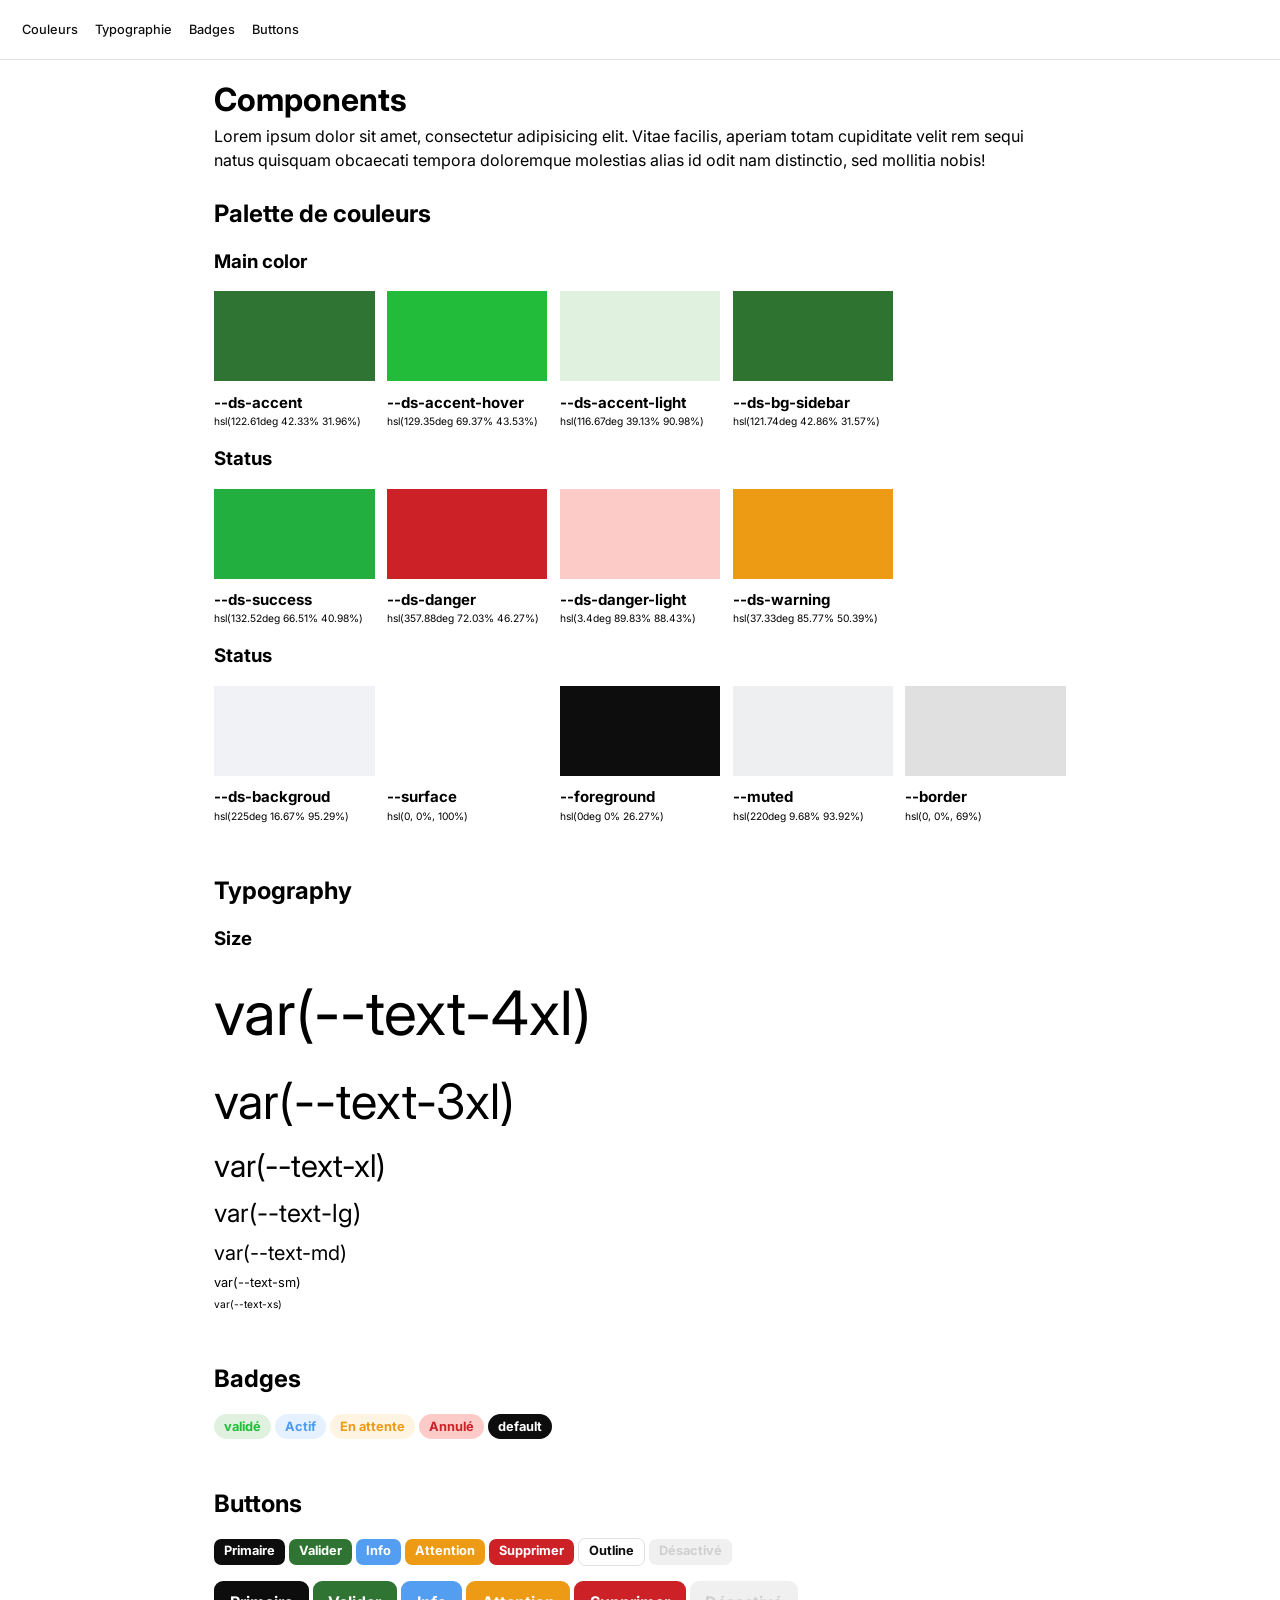
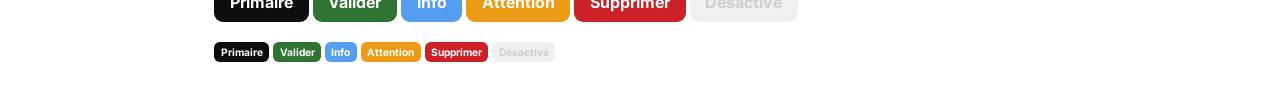
==== components.html @ 372bb67a "feat(design-system): add colors, typography, badges and buttons documentation" ====
<!doctype html>
<html lang="en">
  <head>
    <meta charset="UTF-8" />
    <meta name="viewport" content="width=device-width, initial-scale=1.0" />
    <title>Components - Agriflow</title>
    <link rel="stylesheet" href="css/index.css" />
    <link rel="preconnect" href="https://fonts.googleapis.com" />
    <link rel="preconnect" href="https://fonts.gstatic.com" crossorigin />
    <link
      href="https://fonts.googleapis.com/css2?family=Inter:ital,opsz,wght@0,14..32,100..900;1,14..32,100..900&display=swap"
      rel="stylesheet"
    />
  </head>
  <body>
    <header class="header">
      <nav class="header__nav">
        <ul class="header__list">
          <li class="header__item">
            <a class="header__link" href="#colors">Couleurs</a>
          </li>
          <li class="header__item">
            <a class="header__link" href="#typography">Typographie</a>
          </li>
          <li class="header__item">
            <a class="header__link" href="#badges">Badges</a>
          </li>
          <li class="header__item">
            <a class="header__link" href="#buttons">Buttons</a>
          </li>
        </ul>
      </nav>
    </header>
    <main class="ds__main">
      <h1>Components</h1>
      <p>
        Lorem ipsum dolor sit amet, consectetur adipisicing elit. Vitae facilis, aperiam totam
        cupiditate velit rem sequi natus quisquam obcaecati tempora doloremque molestias alias id
        odit nam distinctio, sed mollitia nobis!
      </p>
      <section class="ds" id="colors">
        <h2 class="palette__title">Palette de couleurs</h2>
        <h3>Main color</h3>

        <div class="palette__grid">
          <!-- Accent -->
          <div class="palette__item">
            <div class="palette__block" style="background-color: var(--ds-accent)"></div>
            <div class="palette__info">
              <h3 class="palette__name">--ds-accent</h3>
              <p class="palette__def">hsl(122.61deg 42.33% 31.96%)</p>
            </div>
          </div>
          <!-- Accent hover -->
          <div class="palette__item">
            <div class="palette__block" style="background-color: var(--ds-accent-hover)"></div>
            <div class="palette__info">
              <h3 class="palette__name">--ds-accent-hover</h3>
              <p class="palette__def">hsl(129.35deg 69.37% 43.53%)</p>
            </div>
          </div>
          <!-- Accent light -->
          <div class="palette__item">
            <div class="palette__block" style="background-color: var(--ds-accent-light)"></div>
            <div class="palette__info">
              <h3 class="palette__name">--ds-accent-light</h3>
              <p class="palette__def">hsl(116.67deg 39.13% 90.98%)</p>
            </div>
          </div>
          <!-- Background sidebar -->
          <div class="palette__item">
            <div class="palette__block" style="background-color: var(--ds-bg-sidebar)"></div>
            <div class="palette__info">
              <h3 class="palette__name">--ds-bg-sidebar</h3>
              <p class="palette__def">hsl(121.74deg 42.86% 31.57%)</p>
            </div>
          </div>
        </div>

        <!-- State Color -->
        <h3>Status</h3>
        <div class="palette__grid">
          <!-- Accent -->
          <div class="palette__item">
            <div class="palette__block" style="background-color: var(--ds-success)"></div>
            <div class="palette__info">
              <h3 class="palette__name">--ds-success</h3>
              <p class="palette__def">hsl(132.52deg 66.51% 40.98%)</p>
            </div>
          </div>
          <!-- Accent hover -->
          <div class="palette__item">
            <div class="palette__block" style="background-color: var(--ds-danger)"></div>
            <div class="palette__info">
              <h3 class="palette__name">--ds-danger</h3>
              <p class="palette__def">hsl(357.88deg 72.03% 46.27%)</p>
            </div>
          </div>
          <!-- Accent light -->
          <div class="palette__item">
            <div class="palette__block" style="background-color: var(--ds-danger-light)"></div>
            <div class="palette__info">
              <h3 class="palette__name">--ds-danger-light</h3>
              <p class="palette__def">hsl(3.4deg 89.83% 88.43%)</p>
            </div>
          </div>
          <!-- Background sidebar -->
          <div class="palette__item">
            <div class="palette__block" style="background-color: var(--ds-warning)"></div>
            <div class="palette__info">
              <h3 class="palette__name">--ds-warning</h3>
              <p class="palette__def">hsl(37.33deg 85.77% 50.39%)</p>
            </div>
          </div>
        </div>

        <!-- Backgroud -->
        <h3>Status</h3>
        <div class="palette__grid">
          <!-- Backgroud -->
          <div class="palette__item">
            <div class="palette__block" style="background-color: var(--backgroud)"></div>
            <div class="palette__info">
              <h3 class="palette__name">--ds-backgroud</h3>
              <p class="palette__def">hsl(225deg 16.67% 95.29%)</p>
            </div>
          </div>

          <!-- Background Surface -->
          <div class="palette__item">
            <div class="palette__block" style="background-color: var(--surface)"></div>
            <div class="palette__info">
              <h3 class="palette__name">--surface</h3>
              <p class="palette__def">hsl(0, 0%, 100%)</p>
            </div>
          </div>

          <!-- Background Foreground -->
          <div class="palette__item">
            <div class="palette__block" style="background-color: var(--foreground)"></div>
            <div class="palette__info">
              <h3 class="palette__name">--foreground</h3>
              <p class="palette__def">hsl(0deg 0% 26.27%)</p>
            </div>
          </div>

          <!-- Background Muted -->
          <div class="palette__item">
            <div class="palette__block" style="background-color: var(--muted)"></div>
            <div class="palette__info">
              <h3 class="palette__name">--muted</h3>
              <p class="palette__def">hsl(220deg 9.68% 93.92%)</p>
            </div>
          </div>
          <!-- Background Border -->
          <div class="palette__item">
            <div class="palette__block" style="background-color: var(--border)"></div>
            <div class="palette__info">
              <h3 class="palette__name">--border</h3>
              <p class="palette__def">hsl(0, 0%, 69%)</p>
            </div>
          </div>
        </div>
      </section>

      <!-- Typography -->
      <section class="ds" id="typography">
        <h2 class="typography__title">Typography</h2>
        <h3>Size</h3>
        <div class="typography__wrapper">
          <span style="font-size: var(--text-4xl)">var(--text-4xl)</span>
          <span style="font-size: var(--text-3xl)">var(--text-3xl)</span>
          <span style="font-size: var(--text-xl)">var(--text-xl)</span>
          <span style="font-size: var(--text-lg)">var(--text-lg)</span>
          <span style="font-size: var(--text-md)">var(--text-md)</span>
          <span style="font-size: var(--text-sm)">var(--text-sm)</span>
          <span style="font-size: var(--text-xs)">var(--text-xs)</span>
        </div>
      </section>

      <!-- Badges -->
      <section class="ds" id="badges">
        <h2>Badges</h2>
        <div class="Badges__wrapper">
          <span class="badge badge__sucess">validé</span>
          <span class="badge badge__info">Actif</span>
          <span class="badge badge__warning">En attente</span>
          <span class="badge badge__danger">Annulé</span>
          <span class="badge">default</span>
        </div>
      </section>

      <section class="ds" id="buttons">
        <h2>Buttons</h2>
        <div class="Buttons__wrapper">
          <button class="btn btn__primary">Primaire</button>
          <button class="btn btn__success">Valider</button>
          <button class="btn btn__info">Info</button>
          <button class="btn btn__warning">Attention</button>
          <button class="btn btn__danger">Supprimer</button>
          <button class="btn btn__outline">Outline</button>
          <button class="btn" disabled>Désactivé</button>
        </div>

        <div class="Buttons__wrapper">
          <button class="btn btn-large btn__primary">Primaire</button>
          <button class="btn btn-large btn__success">Valider</button>
          <button class="btn btn-large btn__info">Info</button>
          <button class="btn btn-large btn__warning">Attention</button>
          <button class="btn btn-large btn__danger">Supprimer</button>
          <button class="btn btn-large" disabled>Désactivé</button>
        </div>

        <div class="Buttons__wrapper">
          <button class="btn btn-small btn__primary">Primaire</button>
          <button class="btn btn-small btn__success">Valider</button>
          <button class="btn btn-small btn__info">Info</button>
          <button class="btn btn-small btn__warning">Attention</button>
          <button class="btn btn-small btn__danger">Supprimer</button>
          <button class="btn btn-small" disabled>Désactivé</button>
        </div>
      </section>
    </main>
  </body>
</html>
---- css/index.css ----
/* Tools */
@import './tools/reset.css';
@import './tools/typography.css';
@import './tools/layout.css';

/* Layouts */

/* Components */
@import './components/Badge.css';
@import './components/btn.css';

/* Module - design-system */
@import './design-system/root.css';
@import './design-system/palettes.css';
@import './design-system/typography.css';
@import './design-system/navigation.css';

:root {
  /* typography */
  --font-sans: 'inter';
  --text-base: 16px;
  --leading-1: 1;
  --tr-light: 200ms;

  /* Main - Colors */
  --ds-accent: hsl(122.61deg 42.33% 31.96%);
  --ds-accent-light: hsl(116.67deg 39.13% 90.98%);
  --ds-accent-hover: hsl(129.35deg 69.37% 43.53%);
  /* Status - Colors */
  --ds-success: hsl(132.52deg 66.51% 40.98%);
  --ds-danger: hsl(357.88deg 72.03% 46.27%);
  --ds-danger-light: hsl(3.4deg 89.83% 88.43%);
  --ds-warning: hsl(37.33deg 85.77% 50.39%);
  --ds-warning-light: hsla(37, 100%, 92%, 0.724);
  --ds-info: hsla(212, 86%, 50%, 0.717);
  --ds-info-light: hsla(212, 100%, 93%, 0.717);
  --ds-disable: hsl(0, 0%, 92%);
  --ds-disable-text: hsla(0, 0%, 66%, 0.717);

  /* Background */
  --backgroud: hsl(225deg 16.67% 95.29%);
  --surface: hsl(0, 0%, 100%);
  --foreground: hsl(0, 0%, 5%);
  --muted: hsl(220deg 9.68% 93.92%);
  --border: hsl(0, 0%, 88%);

  /* Border */
  --border-w-1: 1.5px;
  --ds-border-accent: hsl(116.47deg 9.94% 66.47%);

  /* Sidebar */
  --ds-bg-sidebar: hsl(121.74deg 42.86% 31.57%);

  /* Space */
  --ratio: 1.25;
  --space-base: 0.5rem;
  --space-3xs: calc(var(--space-base) / pow(var(--ratio), 6));
  --space-2xs: calc(var(--space-base) / pow(var(--ratio), 3));
  --space-xs: calc(var(--space-base) / pow(var(--ratio), 2));
  --space-sm: calc(var(--space-base) / pow(var(--ratio), 1));
  --space-md: calc(var(--space-base) * pow(var(--ratio), 1));
  --space-lg: calc(var(--space-base) * pow(var(--ratio), 2));
  --space-xl: calc(var(--space-base) * pow(var(--ratio), 3));
  --space-2xl: calc(var(--space-base) * pow(var(--ratio), 4));
  --space-3xl: calc(var(--space-base) * pow(var(--ratio), 5));

  /* text */
  --text-xs: calc(var(--text-base) / pow(var(--ratio), 2));
  --text-sm: calc(var(--text-base) / pow(var(--ratio), 1));
  --text-md: calc(var(--text-base) * pow(var(--ratio), 1));
  --text-lg: calc(var(--text-base) * pow(var(--ratio), 2));
  --text-xl: calc(var(--text-base) * pow(var(--ratio), 3));
  --text-2xl: calc(var(--text-base) * pow(var(--ratio), 4));
  --text-3xl: calc(var(--text-base) * pow(var(--ratio), 5));
  --text-4xl: calc(var(--text-base) * pow(var(--ratio), 6));

  /* rounded */
  --rounded-ratio: 1.12;
  --rounded-base: 0.4rem;
  --rounded-full: 9999px;
  --rounded-xs: calc(var(--rounded-base) / pow(var(--rounded-ratio), 2));
  --rounded-sm: calc(var(--rounded-base) / pow(var(--rounded-ratio), 1));
  --rounded-md: calc(var(--rounded-base) * pow(var(--rounded-ratio), 1));
  --rounded-lg: calc(var(--rounded-base) * pow(var(--rounded-ratio), 2));
  --rounded-xl: calc(var(--rounded-base) * pow(var(--rounded-ratio), 3));
  --rounded-2xl: calc(var(--rounded-base) * pow(var(--rounded-ratio), 4));
  --rounded-3xl: calc(var(--rounded-base) * pow(var(--rounded-ratio), 5));
  --rounded-4xl: calc(var(--rounded-base) * pow(var(--rounded-ratio), 6));
}

body {
  width: 100%;
  height: 100%;
  font-family: var(--font-sans), sans-serif;
}

html {
  scroll-behavior: smooth;
}
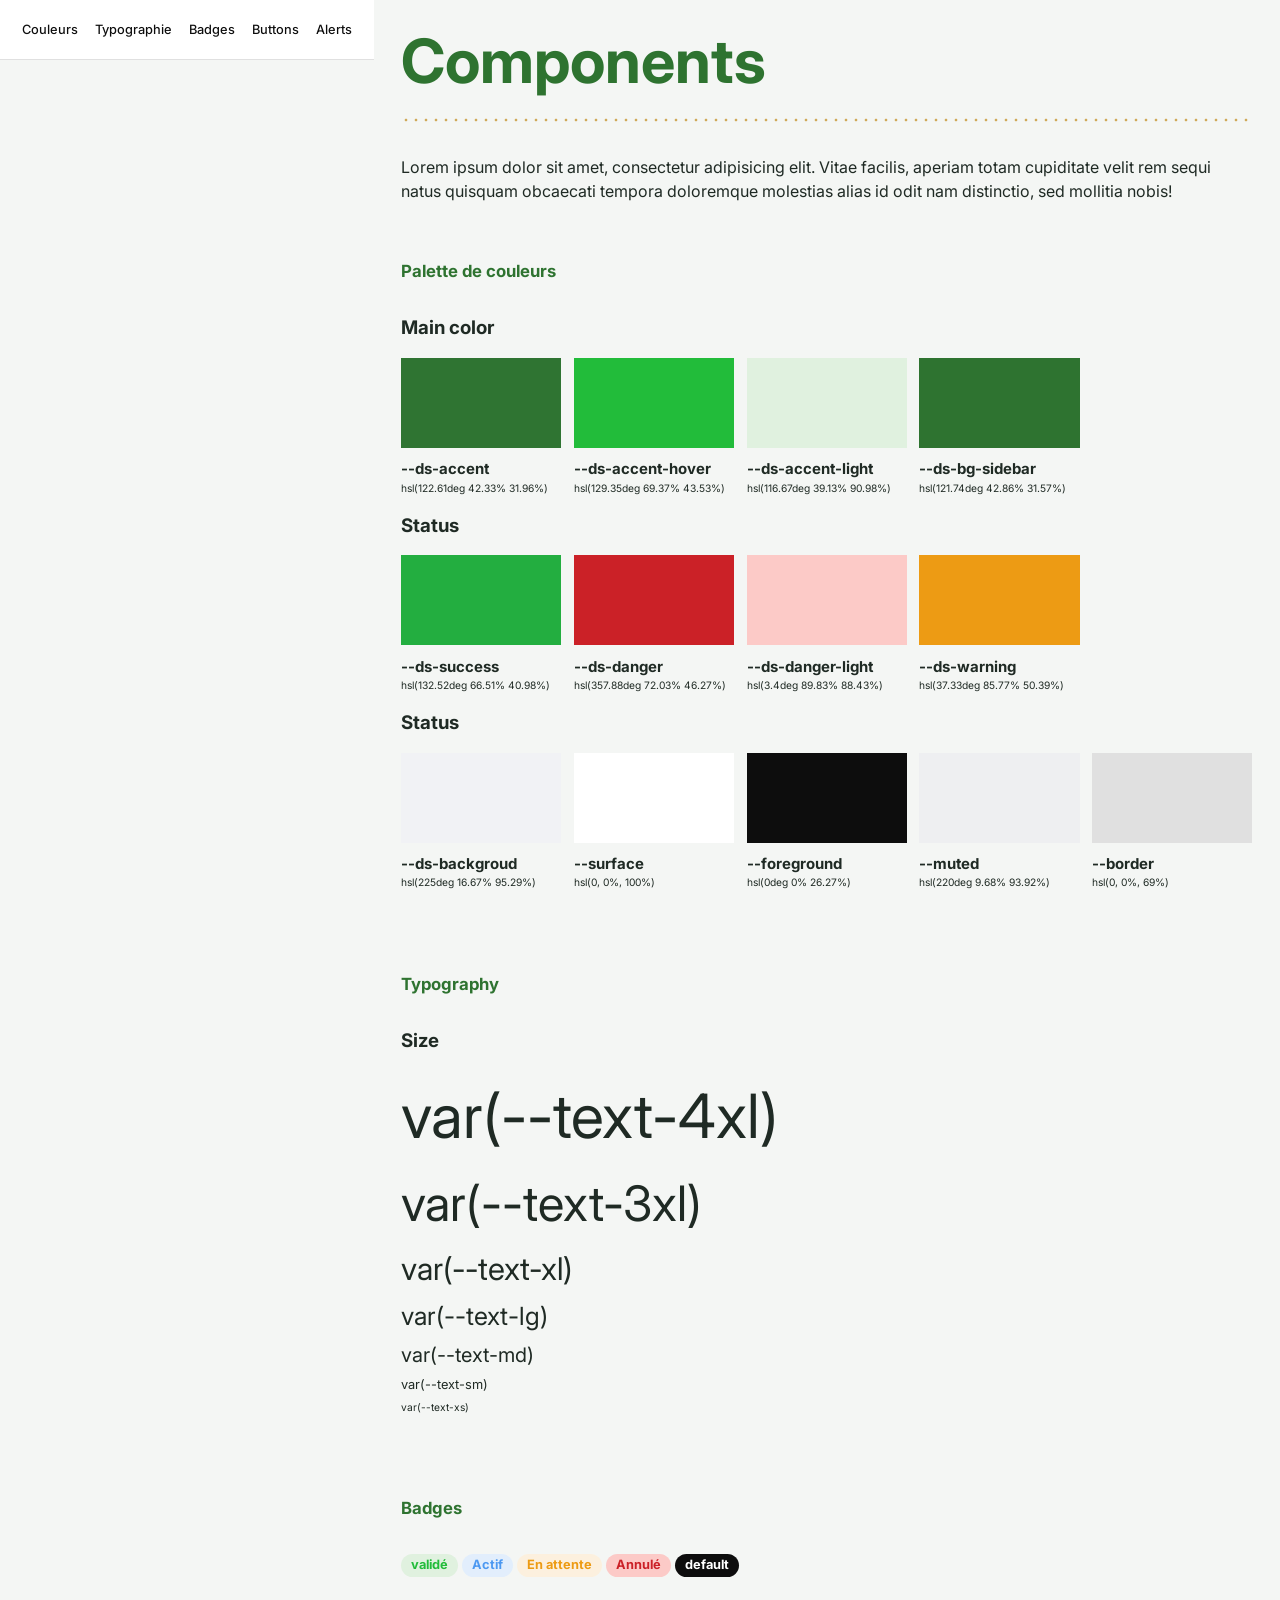
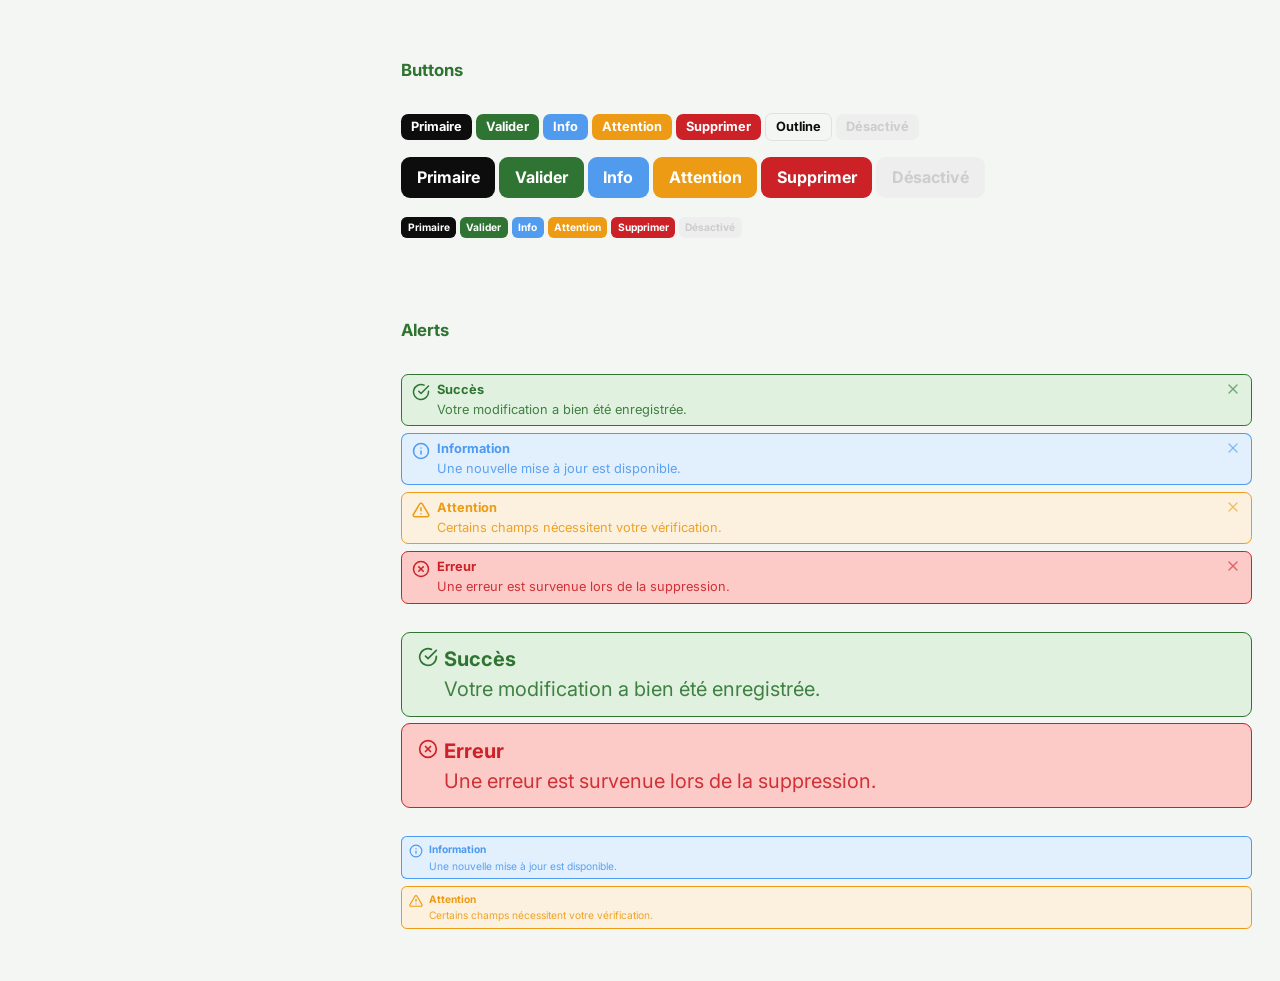
==== commit afc10867: "feat(ds): add alert component" ====
--- a/components.html
+++ b/components.html
@@ -4,7 +4,7 @@
     <meta charset="UTF-8" />
     <meta name="viewport" content="width=device-width, initial-scale=1.0" />
     <title>Components - Agriflow</title>
-    <link rel="stylesheet" href="css/index.css" />
+    <link rel="stylesheet" href="frontend/css/index.css" />
     <link rel="preconnect" href="https://fonts.googleapis.com" />
     <link rel="preconnect" href="https://fonts.gstatic.com" crossorigin />
     <link
@@ -28,6 +28,9 @@
           <li class="header__item">
             <a class="header__link" href="#buttons">Buttons</a>
           </li>
+          <li class="header__item">
+            <a class="header__link" href="#alerts">Alerts</a>
+          </li>
         </ul>
       </nav>
     </header>
@@ -220,6 +223,273 @@
           <button class="btn btn-small" disabled>Désactivé</button>
         </div>
       </section>
+
+      <section class="ds" id="alerts">
+        <h2>Alerts</h2>
+        <div class="Alerts__wrapper">
+          <div class="alert alert__success">
+            <span class="alert__icon">
+              <svg
+                xmlns="http://www.w3.org/2000/svg"
+                width="18"
+                height="18"
+                viewBox="0 0 24 24"
+                fill="none"
+                stroke="currentColor"
+                stroke-width="2"
+                stroke-linecap="round"
+                stroke-linejoin="round"
+              >
+                <path d="M22 11.08V12a10 10 0 1 1-5.93-9.14" />
+                <polyline points="22 4 12 14.01 9 11.01" />
+              </svg>
+            </span>
+            <div class="alert__content">
+              <p class="alert__title">Succès</p>
+              <p class="alert__description">Votre modification a bien été enregistrée.</p>
+            </div>
+            <button class="alert__close" aria-label="Fermer">
+              <svg
+                xmlns="http://www.w3.org/2000/svg"
+                width="16"
+                height="16"
+                viewBox="0 0 24 24"
+                fill="none"
+                stroke="currentColor"
+                stroke-width="2"
+                stroke-linecap="round"
+                stroke-linejoin="round"
+              >
+                <line x1="18" y1="6" x2="6" y2="18" />
+                <line x1="6" y1="6" x2="18" y2="18" />
+              </svg>
+            </button>
+          </div>
+
+          <div class="alert alert__info">
+            <span class="alert__icon">
+              <svg
+                xmlns="http://www.w3.org/2000/svg"
+                width="18"
+                height="18"
+                viewBox="0 0 24 24"
+                fill="none"
+                stroke="currentColor"
+                stroke-width="2"
+                stroke-linecap="round"
+                stroke-linejoin="round"
+              >
+                <circle cx="12" cy="12" r="10" />
+                <line x1="12" y1="16" x2="12" y2="12" />
+                <line x1="12" y1="8" x2="12.01" y2="8" />
+              </svg>
+            </span>
+            <div class="alert__content">
+              <p class="alert__title">Information</p>
+              <p class="alert__description">Une nouvelle mise à jour est disponible.</p>
+            </div>
+            <button class="alert__close" aria-label="Fermer">
+              <svg
+                xmlns="http://www.w3.org/2000/svg"
+                width="16"
+                height="16"
+                viewBox="0 0 24 24"
+                fill="none"
+                stroke="currentColor"
+                stroke-width="2"
+                stroke-linecap="round"
+                stroke-linejoin="round"
+              >
+                <line x1="18" y1="6" x2="6" y2="18" />
+                <line x1="6" y1="6" x2="18" y2="18" />
+              </svg>
+            </button>
+          </div>
+
+          <div class="alert alert__warning">
+            <span class="alert__icon">
+              <svg
+                xmlns="http://www.w3.org/2000/svg"
+                width="18"
+                height="18"
+                viewBox="0 0 24 24"
+                fill="none"
+                stroke="currentColor"
+                stroke-width="2"
+                stroke-linecap="round"
+                stroke-linejoin="round"
+              >
+                <path
+                  d="M10.29 3.86L1.82 18a2 2 0 0 0 1.71 3h16.94a2 2 0 0 0 1.71-3L13.71 3.86a2 2 0 0 0-3.42 0z"
+                />
+                <line x1="12" y1="9" x2="12" y2="13" />
+                <line x1="12" y1="17" x2="12.01" y2="17" />
+              </svg>
+            </span>
+            <div class="alert__content">
+              <p class="alert__title">Attention</p>
+              <p class="alert__description">Certains champs nécessitent votre vérification.</p>
+            </div>
+            <button class="alert__close" aria-label="Fermer">
+              <svg
+                xmlns="http://www.w3.org/2000/svg"
+                width="16"
+                height="16"
+                viewBox="0 0 24 24"
+                fill="none"
+                stroke="currentColor"
+                stroke-width="2"
+                stroke-linecap="round"
+                stroke-linejoin="round"
+              >
+                <line x1="18" y1="6" x2="6" y2="18" />
+                <line x1="6" y1="6" x2="18" y2="18" />
+              </svg>
+            </button>
+          </div>
+
+          <div class="alert alert__danger">
+            <span class="alert__icon">
+              <svg
+                xmlns="http://www.w3.org/2000/svg"
+                width="18"
+                height="18"
+                viewBox="0 0 24 24"
+                fill="none"
+                stroke="currentColor"
+                stroke-width="2"
+                stroke-linecap="round"
+                stroke-linejoin="round"
+              >
+                <circle cx="12" cy="12" r="10" />
+                <line x1="15" y1="9" x2="9" y2="15" />
+                <line x1="9" y1="9" x2="15" y2="15" />
+              </svg>
+            </span>
+            <div class="alert__content">
+              <p class="alert__title">Erreur</p>
+              <p class="alert__description">Une erreur est survenue lors de la suppression.</p>
+            </div>
+            <button class="alert__close" aria-label="Fermer">
+              <svg
+                xmlns="http://www.w3.org/2000/svg"
+                width="16"
+                height="16"
+                viewBox="0 0 24 24"
+                fill="none"
+                stroke="currentColor"
+                stroke-width="2"
+                stroke-linecap="round"
+                stroke-linejoin="round"
+              >
+                <line x1="18" y1="6" x2="6" y2="18" />
+                <line x1="6" y1="6" x2="18" y2="18" />
+              </svg>
+            </button>
+          </div>
+        </div>
+
+        <div class="Alerts__wrapper">
+          <div class="alert alert-large alert__success">
+            <span class="alert__icon">
+              <svg
+                xmlns="http://www.w3.org/2000/svg"
+                width="20"
+                height="20"
+                viewBox="0 0 24 24"
+                fill="none"
+                stroke="currentColor"
+                stroke-width="2"
+                stroke-linecap="round"
+                stroke-linejoin="round"
+              >
+                <path d="M22 11.08V12a10 10 0 1 1-5.93-9.14" />
+                <polyline points="22 4 12 14.01 9 11.01" />
+              </svg>
+            </span>
+            <div class="alert__content">
+              <p class="alert__title">Succès</p>
+              <p class="alert__description">Votre modification a bien été enregistrée.</p>
+            </div>
+          </div>
+
+          <div class="alert alert-large alert__danger">
+            <span class="alert__icon">
+              <svg
+                xmlns="http://www.w3.org/2000/svg"
+                width="20"
+                height="20"
+                viewBox="0 0 24 24"
+                fill="none"
+                stroke="currentColor"
+                stroke-width="2"
+                stroke-linecap="round"
+                stroke-linejoin="round"
+              >
+                <circle cx="12" cy="12" r="10" />
+                <line x1="15" y1="9" x2="9" y2="15" />
+                <line x1="9" y1="9" x2="15" y2="15" />
+              </svg>
+            </span>
+            <div class="alert__content">
+              <p class="alert__title">Erreur</p>
+              <p class="alert__description">Une erreur est survenue lors de la suppression.</p>
+            </div>
+          </div>
+        </div>
+
+        <div class="Alerts__wrapper">
+          <div class="alert alert-small alert__info">
+            <span class="alert__icon">
+              <svg
+                xmlns="http://www.w3.org/2000/svg"
+                width="14"
+                height="14"
+                viewBox="0 0 24 24"
+                fill="none"
+                stroke="currentColor"
+                stroke-width="2"
+                stroke-linecap="round"
+                stroke-linejoin="round"
+              >
+                <circle cx="12" cy="12" r="10" />
+                <line x1="12" y1="16" x2="12" y2="12" />
+                <line x1="12" y1="8" x2="12.01" y2="8" />
+              </svg>
+            </span>
+            <div class="alert__content">
+              <p class="alert__title">Information</p>
+              <p class="alert__description">Une nouvelle mise à jour est disponible.</p>
+            </div>
+          </div>
+
+          <div class="alert alert-small alert__warning">
+            <span class="alert__icon">
+              <svg
+                xmlns="http://www.w3.org/2000/svg"
+                width="14"
+                height="14"
+                viewBox="0 0 24 24"
+                fill="none"
+                stroke="currentColor"
+                stroke-width="2"
+                stroke-linecap="round"
+                stroke-linejoin="round"
+              >
+                <path
+                  d="M10.29 3.86L1.82 18a2 2 0 0 0 1.71 3h16.94a2 2 0 0 0 1.71-3L13.71 3.86a2 2 0 0 0-3.42 0z"
+                />
+                <line x1="12" y1="9" x2="12" y2="13" />
+                <line x1="12" y1="17" x2="12.01" y2="17" />
+              </svg>
+            </span>
+            <div class="alert__content">
+              <p class="alert__title">Attention</p>
+              <p class="alert__description">Certains champs nécessitent votre vérification.</p>
+            </div>
+          </div>
+        </div>
+      </section>
     </main>
   </body>
 </html>
--- a/frontend/css/index.css
+++ b/frontend/css/index.css
@@ -0,0 +1,113 @@
+@import url("https://fonts.googleapis.com/css2?family=Inter:ital,opsz,wght@0,14..32,100..900;1,14..32,100..900&display=swap");
+
+/* Tools */
+@import "./tools/reset.css";
+@import "./tools/typography.css";
+@import "./tools/layout.css";
+
+/* Layouts */
+
+/* Pages */
+@import "../comptes/comptes.css";
+@import "../dashboard/dashboard.css";
+@import "../livraisons/livraisons.css";
+@import "../paiements/paiements.css";
+@import "../statistiques/statistiques.css";
+@import "../ventes/ventes.css";
+@import "../membres/membres.css";
+@import "../login/login.css";
+
+/* Components */
+@import "./components/Badge.css";
+@import "./components/btn.css";
+@import "./components/alert.css";
+
+/* Module - design-system */
+@import "./design-system/root.css";
+@import "./design-system/palettes.css";
+@import "./design-system/typography.css";
+@import "./design-system/navigation.css";
+@import "./design-system/alert.css";
+
+:root {
+  /* typography */
+  --font-sans: "inter";
+  --text-base: 16px;
+  --leading-1: 1;
+  --tr-light: 200ms;
+
+  /* Main - Colors */
+  --ds-accent: hsl(122.61deg 42.33% 31.96%);
+  --ds-accent-light: hsl(116.67deg 39.13% 90.98%);
+  --ds-accent-hover: hsl(129.35deg 69.37% 43.53%);
+  /* Status - Colors */
+  --ds-success: hsl(132.52deg 66.51% 40.98%);
+  --ds-danger: hsl(357.88deg 72.03% 46.27%);
+  --ds-danger-light: hsl(3.4deg 89.83% 88.43%);
+  --ds-warning: hsl(37.33deg 85.77% 50.39%);
+  --ds-warning-light: hsla(37, 100%, 92%, 0.724);
+  --ds-info: hsla(212, 86%, 50%, 0.717);
+  --ds-info-light: hsla(212, 100%, 93%, 0.717);
+  --ds-disable: hsl(0, 0%, 92%);
+  --ds-disable-text: hsla(0, 0%, 66%, 0.717);
+
+  /* Background */
+  --backgroud: hsl(225deg 16.67% 95.29%);
+  --surface: hsl(0, 0%, 100%);
+  --foreground: hsl(0, 0%, 5%);
+  --muted: hsl(220deg 9.68% 93.92%);
+  --border: hsl(0, 0%, 88%);
+
+  /* Border */
+  --border-w-1: 1.5px;
+  --ds-border-accent: hsl(116.47deg 9.94% 66.47%);
+
+  /* Sidebar */
+  --ds-bg-sidebar: hsl(121.74deg 42.86% 31.57%);
+
+  /* Space */
+  --ratio: 1.25;
+  --space-base: 0.5rem;
+  --space-3xs: calc(var(--space-base) / pow(var(--ratio), 6));
+  --space-2xs: calc(var(--space-base) / pow(var(--ratio), 3));
+  --space-xs: calc(var(--space-base) / pow(var(--ratio), 2));
+  --space-sm: calc(var(--space-base) / pow(var(--ratio), 1));
+  --space-md: calc(var(--space-base) * pow(var(--ratio), 1));
+  --space-lg: calc(var(--space-base) * pow(var(--ratio), 2));
+  --space-xl: calc(var(--space-base) * pow(var(--ratio), 3));
+  --space-2xl: calc(var(--space-base) * pow(var(--ratio), 4));
+  --space-3xl: calc(var(--space-base) * pow(var(--ratio), 5));
+
+  /* text */
+  --text-xs: calc(var(--text-base) / pow(var(--ratio), 2));
+  --text-sm: calc(var(--text-base) / pow(var(--ratio), 1));
+  --text-md: calc(var(--text-base) * pow(var(--ratio), 1));
+  --text-lg: calc(var(--text-base) * pow(var(--ratio), 2));
+  --text-xl: calc(var(--text-base) * pow(var(--ratio), 3));
+  --text-2xl: calc(var(--text-base) * pow(var(--ratio), 4));
+  --text-3xl: calc(var(--text-base) * pow(var(--ratio), 5));
+  --text-4xl: calc(var(--text-base) * pow(var(--ratio), 6));
+
+  /* rounded */
+  --rounded-ratio: 1.12;
+  --rounded-base: 0.4rem;
+  --rounded-full: 9999px;
+  --rounded-xs: calc(var(--rounded-base) / pow(var(--rounded-ratio), 2));
+  --rounded-sm: calc(var(--rounded-base) / pow(var(--rounded-ratio), 1));
+  --rounded-md: calc(var(--rounded-base) * pow(var(--rounded-ratio), 1));
+  --rounded-lg: calc(var(--rounded-base) * pow(var(--rounded-ratio), 2));
+  --rounded-xl: calc(var(--rounded-base) * pow(var(--rounded-ratio), 3));
+  --rounded-2xl: calc(var(--rounded-base) * pow(var(--rounded-ratio), 4));
+  --rounded-3xl: calc(var(--rounded-base) * pow(var(--rounded-ratio), 5));
+  --rounded-4xl: calc(var(--rounded-base) * pow(var(--rounded-ratio), 6));
+}
+
+body {
+  width: 100%;
+  height: 100%;
+  font-family: var(--font-sans), sans-serif;
+}
+
+html {
+  scroll-behavior: smooth;
+}
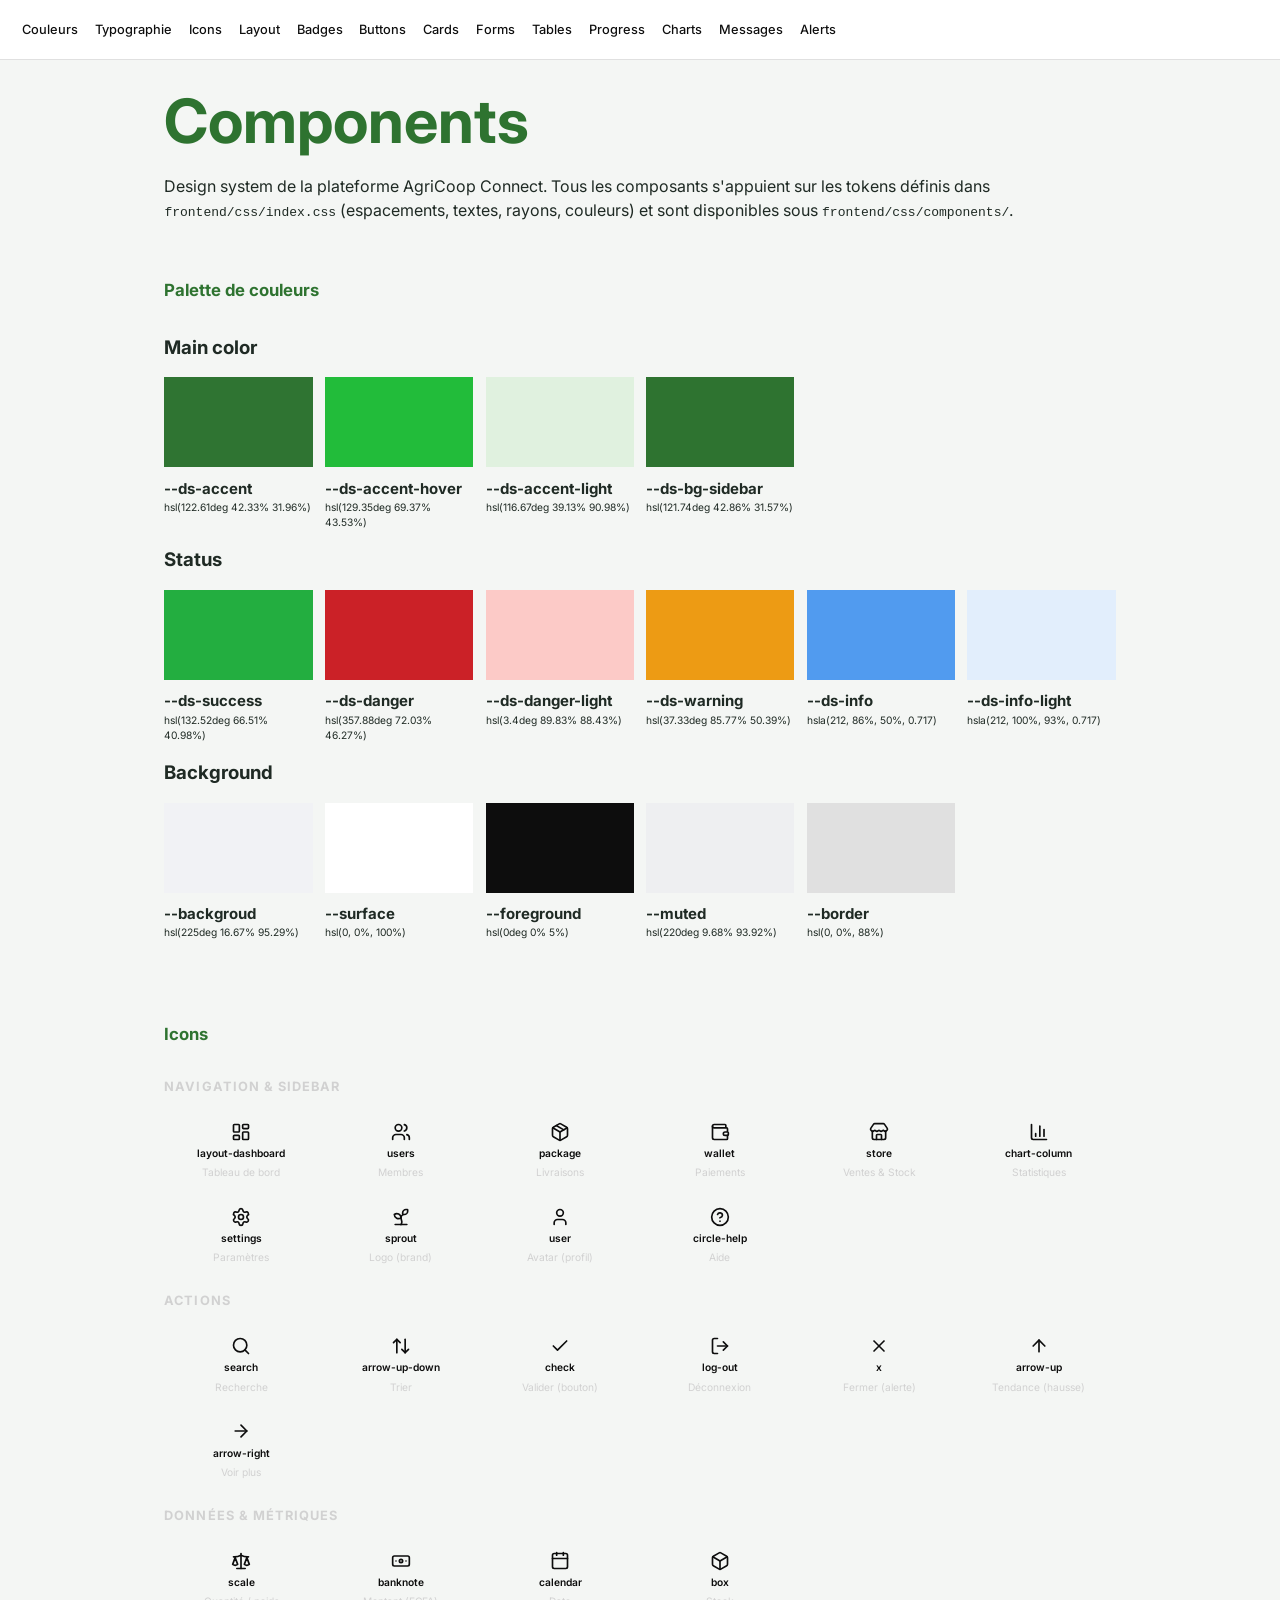
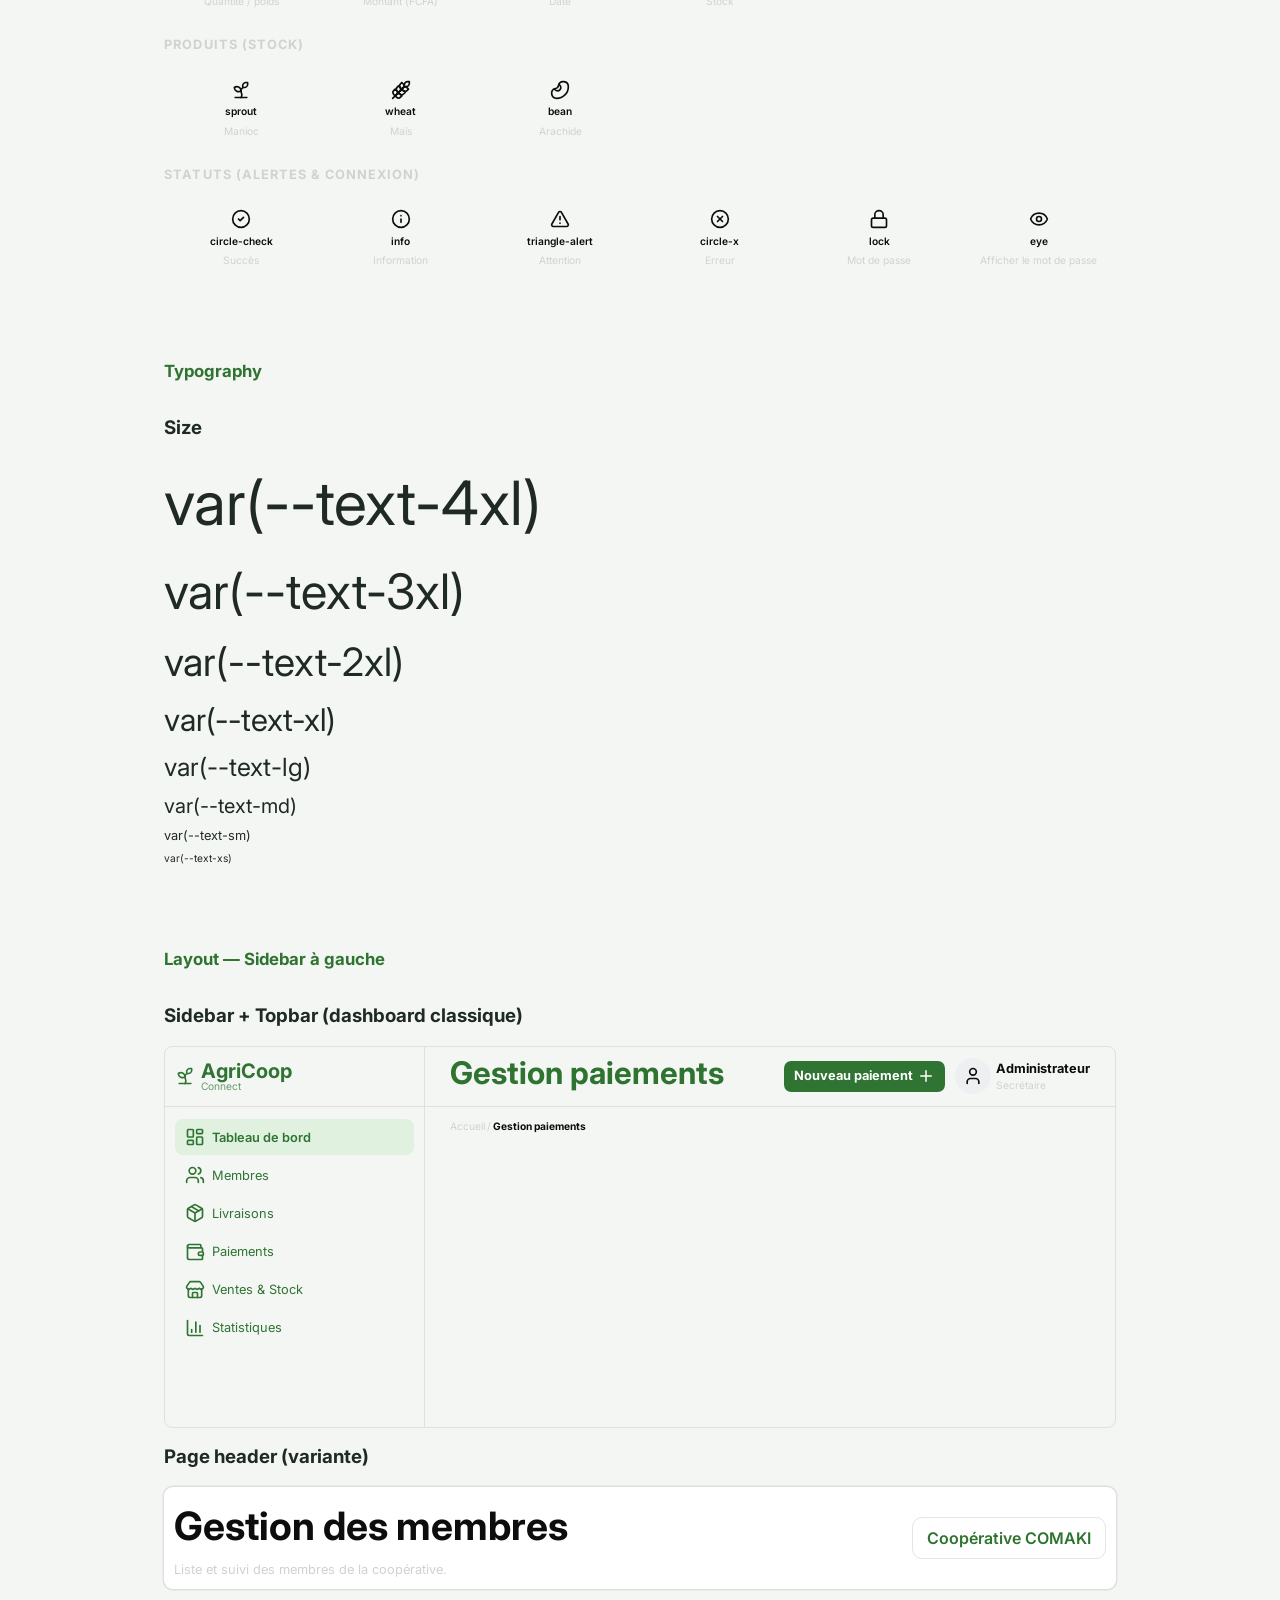
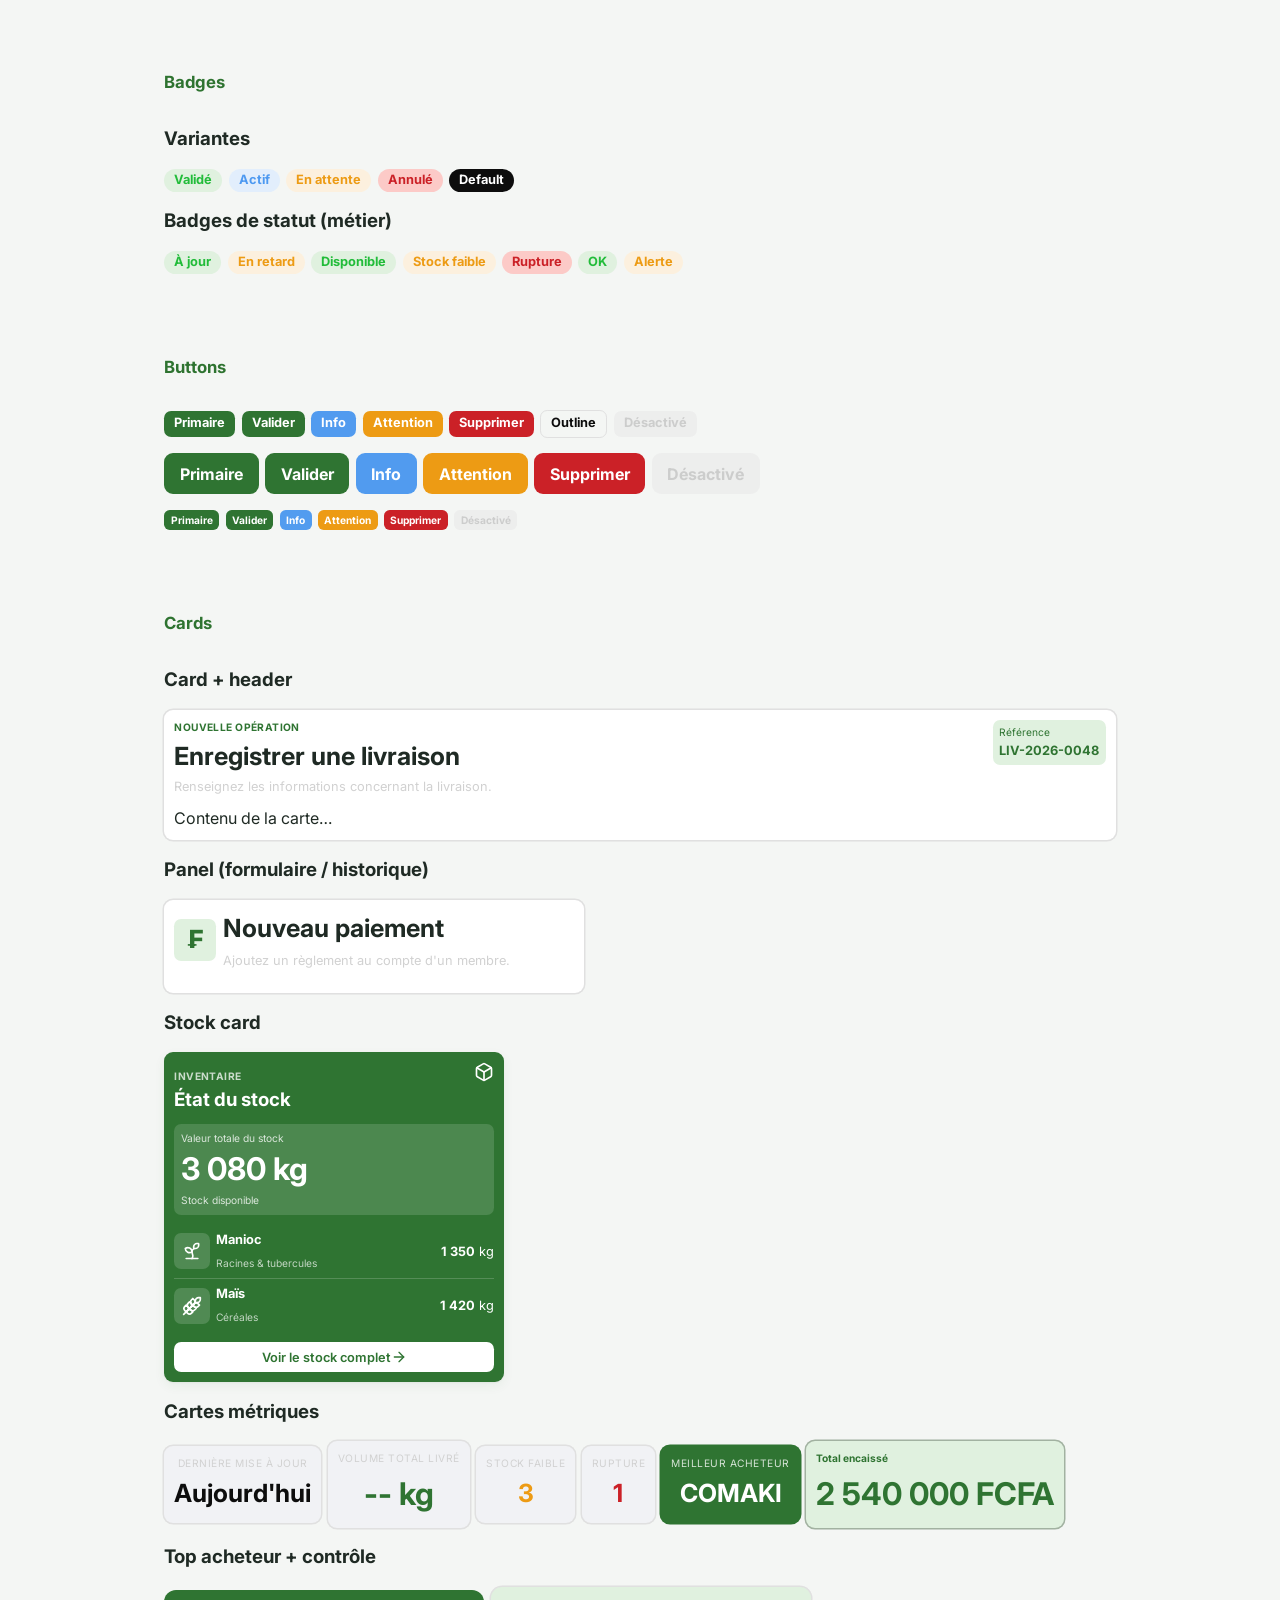
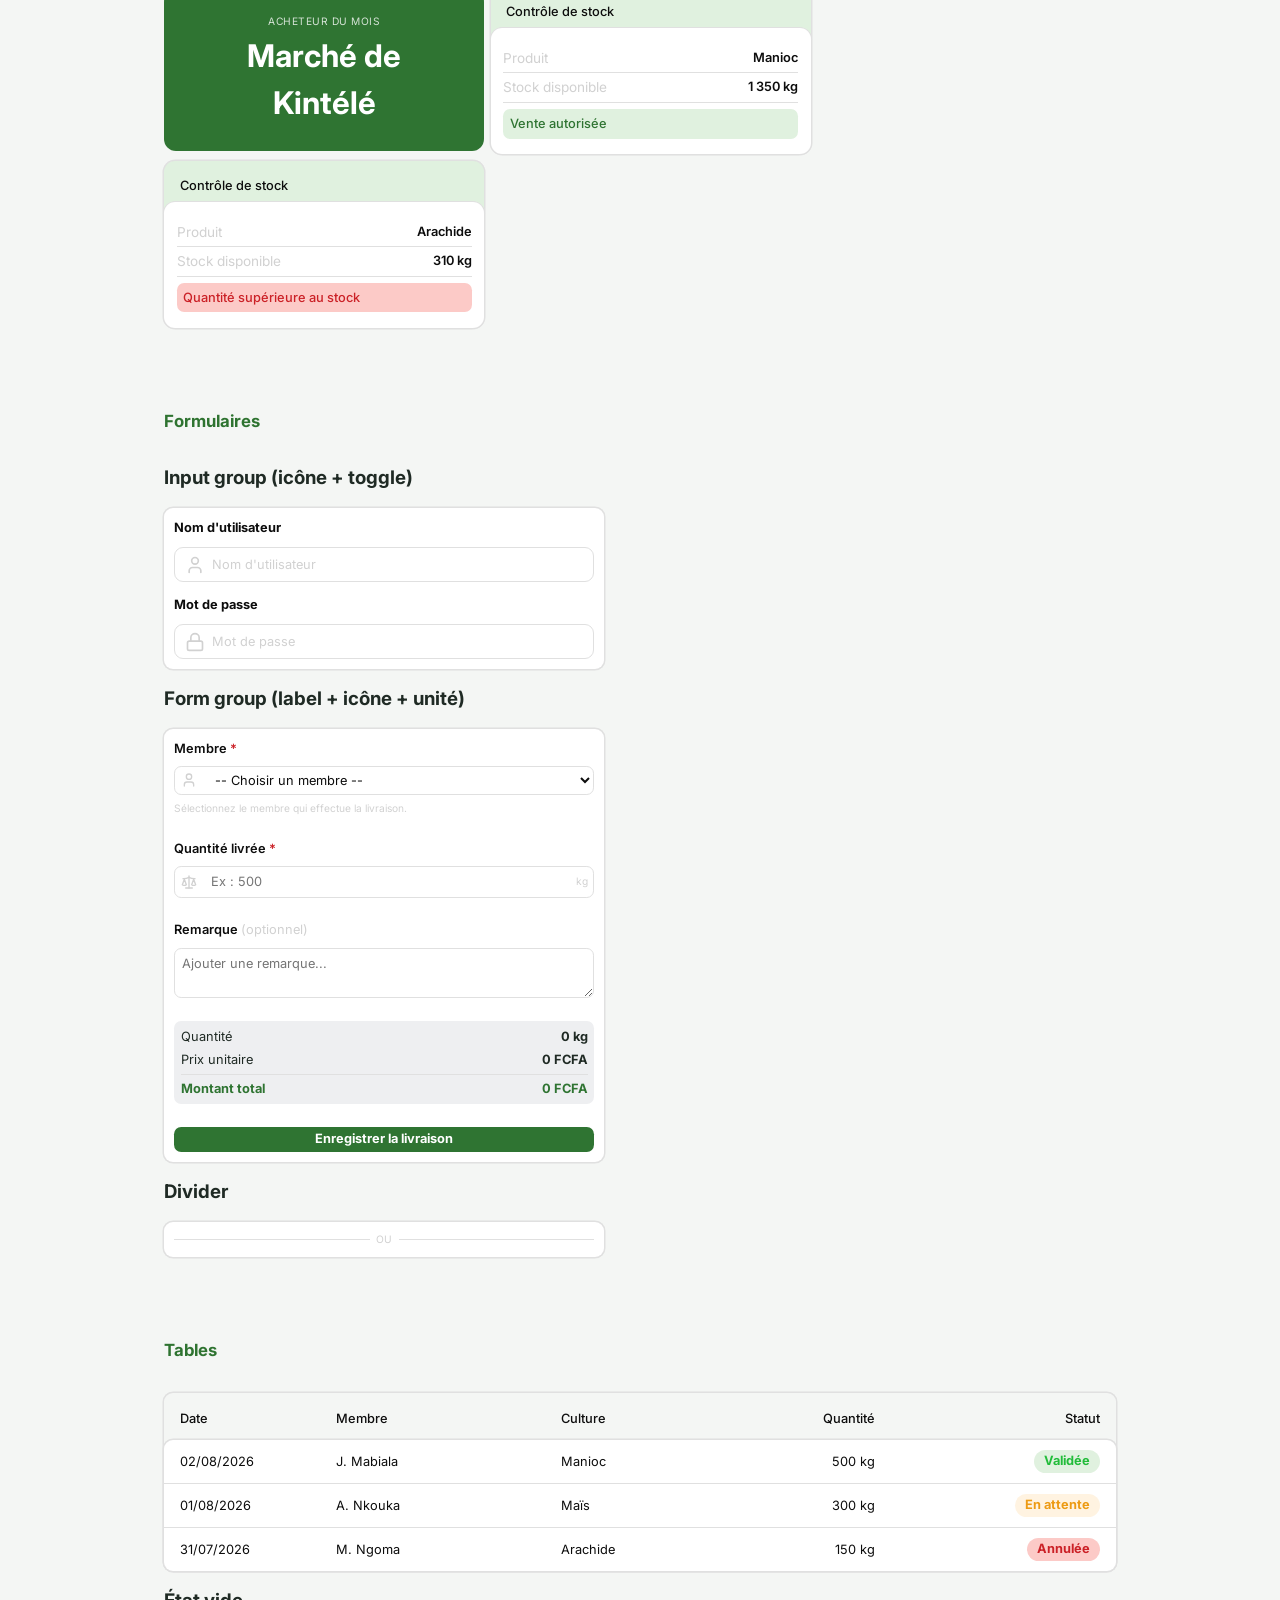
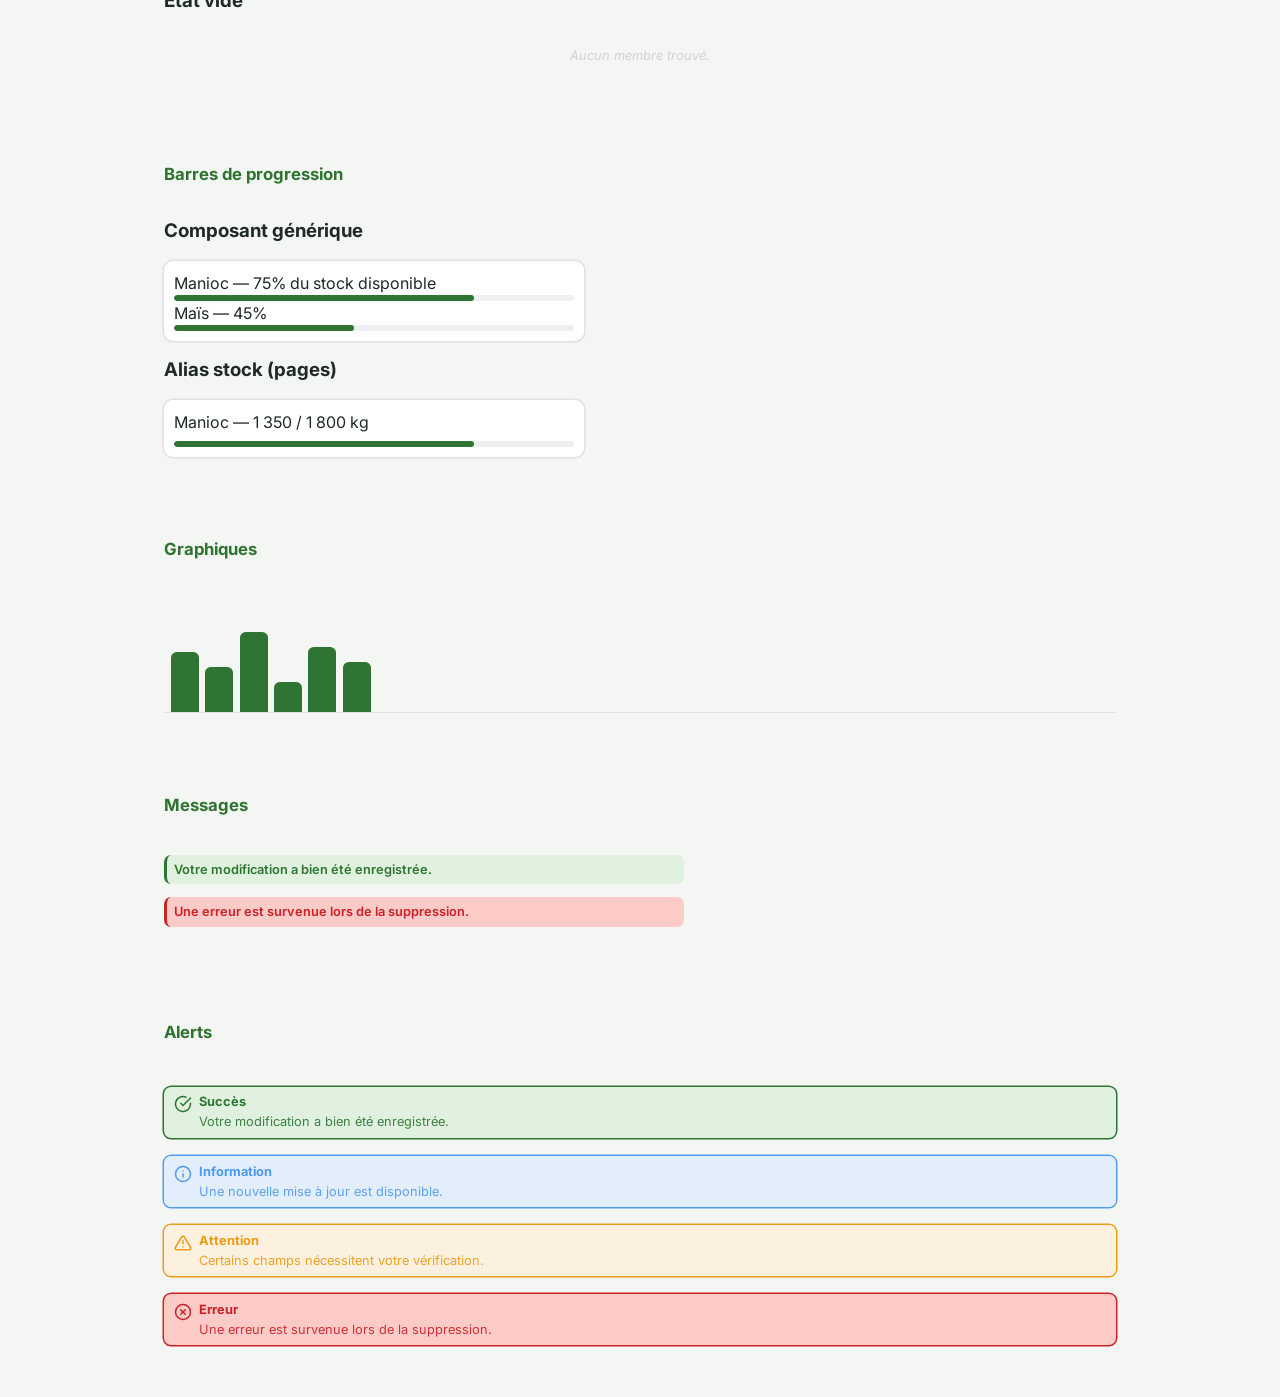
==== commit 11b12d77: "feat(ds): complet design-system" ====
--- a/components.html
+++ b/components.html
@@ -23,10 +23,34 @@
             <a class="header__link" href="#typography">Typographie</a>
           </li>
           <li class="header__item">
+            <a class="header__link" href="#icons">Icons</a>
+          </li>
+          <li class="header__item">
+            <a class="header__link" href="#layout">Layout</a>
+          </li>
+          <li class="header__item">
             <a class="header__link" href="#badges">Badges</a>
           </li>
           <li class="header__item">
             <a class="header__link" href="#buttons">Buttons</a>
+          </li>
+          <li class="header__item">
+            <a class="header__link" href="#cards">Cards</a>
+          </li>
+          <li class="header__item">
+            <a class="header__link" href="#forms">Forms</a>
+          </li>
+          <li class="header__item">
+            <a class="header__link" href="#tables">Tables</a>
+          </li>
+          <li class="header__item">
+            <a class="header__link" href="#progress">Progress</a>
+          </li>
+          <li class="header__item">
+            <a class="header__link" href="#charts">Charts</a>
+          </li>
+          <li class="header__item">
+            <a class="header__link" href="#messages">Messages</a>
           </li>
           <li class="header__item">
             <a class="header__link" href="#alerts">Alerts</a>
@@ -37,16 +61,19 @@
     <main class="ds__main">
       <h1>Components</h1>
       <p>
-        Lorem ipsum dolor sit amet, consectetur adipisicing elit. Vitae facilis, aperiam totam
-        cupiditate velit rem sequi natus quisquam obcaecati tempora doloremque molestias alias id
-        odit nam distinctio, sed mollitia nobis!
+        Design system de la plateforme AgriCoop Connect. Tous les composants s'appuient sur les
+        tokens définis dans <code>frontend/css/index.css</code> (espacements, textes, rayons,
+        couleurs) et sont disponibles sous <code>frontend/css/components/</code>.
       </p>
+
+      <!-- ================================================================== -->
+      <!-- COULEURS                                                            -->
+      <!-- ================================================================== -->
       <section class="ds" id="colors">
         <h2 class="palette__title">Palette de couleurs</h2>
         <h3>Main color</h3>
 
         <div class="palette__grid">
-          <!-- Accent -->
           <div class="palette__item">
             <div class="palette__block" style="background-color: var(--ds-accent)"></div>
             <div class="palette__info">
@@ -54,7 +81,6 @@
               <p class="palette__def">hsl(122.61deg 42.33% 31.96%)</p>
             </div>
           </div>
-          <!-- Accent hover -->
           <div class="palette__item">
             <div class="palette__block" style="background-color: var(--ds-accent-hover)"></div>
             <div class="palette__info">
@@ -62,7 +88,6 @@
               <p class="palette__def">hsl(129.35deg 69.37% 43.53%)</p>
             </div>
           </div>
-          <!-- Accent light -->
           <div class="palette__item">
             <div class="palette__block" style="background-color: var(--ds-accent-light)"></div>
             <div class="palette__info">
@@ -70,7 +95,6 @@
               <p class="palette__def">hsl(116.67deg 39.13% 90.98%)</p>
             </div>
           </div>
-          <!-- Background sidebar -->
           <div class="palette__item">
             <div class="palette__block" style="background-color: var(--ds-bg-sidebar)"></div>
             <div class="palette__info">
@@ -80,10 +104,8 @@
           </div>
         </div>
 
-        <!-- State Color -->
         <h3>Status</h3>
         <div class="palette__grid">
-          <!-- Accent -->
           <div class="palette__item">
             <div class="palette__block" style="background-color: var(--ds-success)"></div>
             <div class="palette__info">
@@ -91,7 +113,6 @@
               <p class="palette__def">hsl(132.52deg 66.51% 40.98%)</p>
             </div>
           </div>
-          <!-- Accent hover -->
           <div class="palette__item">
             <div class="palette__block" style="background-color: var(--ds-danger)"></div>
             <div class="palette__info">
@@ -99,7 +120,6 @@
               <p class="palette__def">hsl(357.88deg 72.03% 46.27%)</p>
             </div>
           </div>
-          <!-- Accent light -->
           <div class="palette__item">
             <div class="palette__block" style="background-color: var(--ds-danger-light)"></div>
             <div class="palette__info">
@@ -107,7 +127,6 @@
               <p class="palette__def">hsl(3.4deg 89.83% 88.43%)</p>
             </div>
           </div>
-          <!-- Background sidebar -->
           <div class="palette__item">
             <div class="palette__block" style="background-color: var(--ds-warning)"></div>
             <div class="palette__info">
@@ -115,21 +134,31 @@
               <p class="palette__def">hsl(37.33deg 85.77% 50.39%)</p>
             </div>
           </div>
-        </div>
-
-        <!-- Backgroud -->
-        <h3>Status</h3>
+          <div class="palette__item">
+            <div class="palette__block" style="background-color: var(--ds-info)"></div>
+            <div class="palette__info">
+              <h3 class="palette__name">--ds-info</h3>
+              <p class="palette__def">hsla(212, 86%, 50%, 0.717)</p>
+            </div>
+          </div>
+          <div class="palette__item">
+            <div class="palette__block" style="background-color: var(--ds-info-light)"></div>
+            <div class="palette__info">
+              <h3 class="palette__name">--ds-info-light</h3>
+              <p class="palette__def">hsla(212, 100%, 93%, 0.717)</p>
+            </div>
+          </div>
+        </div>
+
+        <h3>Background</h3>
         <div class="palette__grid">
-          <!-- Backgroud -->
           <div class="palette__item">
             <div class="palette__block" style="background-color: var(--backgroud)"></div>
             <div class="palette__info">
-              <h3 class="palette__name">--ds-backgroud</h3>
+              <h3 class="palette__name">--backgroud</h3>
               <p class="palette__def">hsl(225deg 16.67% 95.29%)</p>
             </div>
           </div>
-
-          <!-- Background Surface -->
           <div class="palette__item">
             <div class="palette__block" style="background-color: var(--surface)"></div>
             <div class="palette__info">
@@ -137,17 +166,13 @@
               <p class="palette__def">hsl(0, 0%, 100%)</p>
             </div>
           </div>
-
-          <!-- Background Foreground -->
           <div class="palette__item">
             <div class="palette__block" style="background-color: var(--foreground)"></div>
             <div class="palette__info">
               <h3 class="palette__name">--foreground</h3>
-              <p class="palette__def">hsl(0deg 0% 26.27%)</p>
-            </div>
-          </div>
-
-          <!-- Background Muted -->
+              <p class="palette__def">hsl(0deg 0% 5%)</p>
+            </div>
+          </div>
           <div class="palette__item">
             <div class="palette__block" style="background-color: var(--muted)"></div>
             <div class="palette__info">
@@ -155,24 +180,683 @@
               <p class="palette__def">hsl(220deg 9.68% 93.92%)</p>
             </div>
           </div>
-          <!-- Background Border -->
           <div class="palette__item">
             <div class="palette__block" style="background-color: var(--border)"></div>
             <div class="palette__info">
               <h3 class="palette__name">--border</h3>
-              <p class="palette__def">hsl(0, 0%, 69%)</p>
+              <p class="palette__def">hsl(0, 0%, 88%)</p>
             </div>
           </div>
         </div>
       </section>
 
-      <!-- Typography -->
+      <!-- ================================================================== -->
+      <!-- ICONS                                                               -->
+      <!-- ================================================================== -->
+      <section class="ds" id="icons">
+        <h2>Icons</h2>
+
+        <h3 class="ds__icon-group">Navigation &amp; sidebar</h3>
+        <div class="ds__icon-grid">
+          <div class="ds__icon-item">
+            <svg
+              xmlns="http://www.w3.org/2000/svg"
+              width="20"
+              height="20"
+              viewBox="0 0 24 24"
+              fill="none"
+              stroke="currentColor"
+              stroke-width="2"
+              stroke-linecap="round"
+              stroke-linejoin="round"
+              aria-hidden="true"
+            >
+              <rect width="7" height="9" x="3" y="3" rx="1" />
+              <rect width="7" height="5" x="14" y="3" rx="1" />
+              <rect width="7" height="9" x="14" y="12" rx="1" />
+              <rect width="7" height="5" x="3" y="16" rx="1" />
+            </svg>
+            <span class="ds__icon-name">layout-dashboard</span>
+            <span class="ds__icon-usage">Tableau de bord</span>
+          </div>
+          <div class="ds__icon-item">
+            <svg
+              xmlns="http://www.w3.org/2000/svg"
+              width="20"
+              height="20"
+              viewBox="0 0 24 24"
+              fill="none"
+              stroke="currentColor"
+              stroke-width="2"
+              stroke-linecap="round"
+              stroke-linejoin="round"
+              aria-hidden="true"
+            >
+              <path d="M16 21v-2a4 4 0 0 0-4-4H6a4 4 0 0 0-4 4v2" />
+              <path d="M16 3.128a4 4 0 0 1 0 7.744" />
+              <path d="M22 21v-2a4 4 0 0 0-3-3.87" />
+              <circle cx="9" cy="7" r="4" />
+            </svg>
+            <span class="ds__icon-name">users</span>
+            <span class="ds__icon-usage">Membres</span>
+          </div>
+          <div class="ds__icon-item">
+            <svg
+              xmlns="http://www.w3.org/2000/svg"
+              width="20"
+              height="20"
+              viewBox="0 0 24 24"
+              fill="none"
+              stroke="currentColor"
+              stroke-width="2"
+              stroke-linecap="round"
+              stroke-linejoin="round"
+              aria-hidden="true"
+            >
+              <path
+                d="M11 21.73a2 2 0 0 0 2 0l7-4A2 2 0 0 0 21 16V8a2 2 0 0 0-1-1.73l-7-4a2 2 0 0 0-2 0l-7 4A2 2 0 0 0 3 8v8a2 2 0 0 0 1 1.73z"
+              />
+              <path d="M12 22V12" />
+              <polyline points="3.29 7 12 12 20.71 7" />
+              <path d="m7.5 4.27 9 5.15" />
+            </svg>
+            <span class="ds__icon-name">package</span>
+            <span class="ds__icon-usage">Livraisons</span>
+          </div>
+          <div class="ds__icon-item">
+            <svg
+              xmlns="http://www.w3.org/2000/svg"
+              width="20"
+              height="20"
+              viewBox="0 0 24 24"
+              fill="none"
+              stroke="currentColor"
+              stroke-width="2"
+              stroke-linecap="round"
+              stroke-linejoin="round"
+              aria-hidden="true"
+            >
+              <path
+                d="M19 7V4a1 1 0 0 0-1-1H5a2 2 0 0 0 0 4h15a1 1 0 0 1 1 1v4h-3a2 2 0 0 0 0 4h3a1 1 0 0 0 1-1v-2a1 1 0 0 0-1-1"
+              />
+              <path d="M3 5v14a2 2 0 0 0 2 2h15a1 1 0 0 0 1-1v-4" />
+            </svg>
+            <span class="ds__icon-name">wallet</span>
+            <span class="ds__icon-usage">Paiements</span>
+          </div>
+          <div class="ds__icon-item">
+            <svg
+              xmlns="http://www.w3.org/2000/svg"
+              width="20"
+              height="20"
+              viewBox="0 0 24 24"
+              fill="none"
+              stroke="currentColor"
+              stroke-width="2"
+              stroke-linecap="round"
+              stroke-linejoin="round"
+              aria-hidden="true"
+            >
+              <path d="M15 21v-5a1 1 0 0 0-1-1h-4a1 1 0 0 0-1 1v5" />
+              <path
+                d="M17.774 10.31a1.12 1.12 0 0 0-1.549 0 2.5 2.5 0 0 1-3.451 0 1.12 1.12 0 0 0-1.548 0 2.5 2.5 0 0 1-3.452 0 1.12 1.12 0 0 0-1.549 0 2.5 2.5 0 0 1-3.77-3.248l2.889-4.184A2 2 0 0 1 7 2h10a2 2 0 0 1 1.653.873l2.895 4.192a2.5 2.5 0 0 1-3.774 3.244"
+              />
+              <path d="M4 10.95V19a2 2 0 0 0 2 2h12a2 2 0 0 0 2-2v-8.05" />
+            </svg>
+            <span class="ds__icon-name">store</span>
+            <span class="ds__icon-usage">Ventes &amp; Stock</span>
+          </div>
+          <div class="ds__icon-item">
+            <svg
+              xmlns="http://www.w3.org/2000/svg"
+              width="20"
+              height="20"
+              viewBox="0 0 24 24"
+              fill="none"
+              stroke="currentColor"
+              stroke-width="2"
+              stroke-linecap="round"
+              stroke-linejoin="round"
+              aria-hidden="true"
+            >
+              <path d="M3 3v16a2 2 0 0 0 2 2h16" />
+              <path d="M18 17V9" />
+              <path d="M13 17V5" />
+              <path d="M8 17v-3" />
+            </svg>
+            <span class="ds__icon-name">chart-column</span>
+            <span class="ds__icon-usage">Statistiques</span>
+          </div>
+          <div class="ds__icon-item">
+            <svg
+              xmlns="http://www.w3.org/2000/svg"
+              width="20"
+              height="20"
+              viewBox="0 0 24 24"
+              fill="none"
+              stroke="currentColor"
+              stroke-width="2"
+              stroke-linecap="round"
+              stroke-linejoin="round"
+              aria-hidden="true"
+            >
+              <path
+                d="M9.671 4.136a2.34 2.34 0 0 1 4.659 0 2.34 2.34 0 0 0 3.319 1.915 2.34 2.34 0 0 1 2.33 4.033 2.34 2.34 0 0 0 0 3.831 2.34 2.34 0 0 1-2.33 4.033 2.34 2.34 0 0 0-3.319 1.915 2.34 2.34 0 0 1-4.659 0 2.34 2.34 0 0 0-3.32-1.915 2.34 2.34 0 0 1-2.33-4.033 2.34 2.34 0 0 0 0-3.831A2.34 2.34 0 0 1 6.35 6.051a2.34 2.34 0 0 0 3.319-1.915"
+              />
+              <circle cx="12" cy="12" r="3" />
+            </svg>
+            <span class="ds__icon-name">settings</span>
+            <span class="ds__icon-usage">Paramètres</span>
+          </div>
+          <div class="ds__icon-item">
+            <svg
+              xmlns="http://www.w3.org/2000/svg"
+              width="20"
+              height="20"
+              viewBox="0 0 24 24"
+              fill="none"
+              stroke="currentColor"
+              stroke-width="2"
+              stroke-linecap="round"
+              stroke-linejoin="round"
+              aria-hidden="true"
+            >
+              <path
+                d="M14 9.536V7a4 4 0 0 1 4-4h1.5a.5.5 0 0 1 .5.5V5a4 4 0 0 1-4 4 4 4 0 0 0-4 4c0 2 1 3 1 5a5 5 0 0 1-1 3"
+              />
+              <path d="M4 9a5 5 0 0 1 8 4 5 5 0 0 1-8-4" />
+              <path d="M5 21h14" />
+            </svg>
+            <span class="ds__icon-name">sprout</span>
+            <span class="ds__icon-usage">Logo (brand)</span>
+          </div>
+          <div class="ds__icon-item">
+            <svg
+              xmlns="http://www.w3.org/2000/svg"
+              width="20"
+              height="20"
+              viewBox="0 0 24 24"
+              fill="none"
+              stroke="currentColor"
+              stroke-width="2"
+              stroke-linecap="round"
+              stroke-linejoin="round"
+              aria-hidden="true"
+            >
+              <path d="M19 21v-2a4 4 0 0 0-4-4H9a4 4 0 0 0-4 4v2" />
+              <circle cx="12" cy="7" r="4" />
+            </svg>
+            <span class="ds__icon-name">user</span>
+            <span class="ds__icon-usage">Avatar (profil)</span>
+          </div>
+          <div class="ds__icon-item">
+            <svg
+              xmlns="http://www.w3.org/2000/svg"
+              width="20"
+              height="20"
+              viewBox="0 0 24 24"
+              fill="none"
+              stroke="currentColor"
+              stroke-width="2"
+              stroke-linecap="round"
+              stroke-linejoin="round"
+              aria-hidden="true"
+            >
+              <circle cx="12" cy="12" r="10" />
+              <path d="M9.09 9a3 3 0 0 1 5.83 1c0 2-3 3-3 3" />
+              <path d="M12 17h.01" />
+            </svg>
+            <span class="ds__icon-name">circle-help</span>
+            <span class="ds__icon-usage">Aide</span>
+          </div>
+        </div>
+
+        <h3 class="ds__icon-group">Actions</h3>
+        <div class="ds__icon-grid">
+          <div class="ds__icon-item">
+            <svg
+              xmlns="http://www.w3.org/2000/svg"
+              width="20"
+              height="20"
+              viewBox="0 0 24 24"
+              fill="none"
+              stroke="currentColor"
+              stroke-width="2"
+              stroke-linecap="round"
+              stroke-linejoin="round"
+              aria-hidden="true"
+            >
+              <path d="m21 21-4.34-4.34" />
+              <circle cx="11" cy="11" r="8" />
+            </svg>
+            <span class="ds__icon-name">search</span>
+            <span class="ds__icon-usage">Recherche</span>
+          </div>
+          <div class="ds__icon-item">
+            <svg
+              xmlns="http://www.w3.org/2000/svg"
+              width="20"
+              height="20"
+              viewBox="0 0 24 24"
+              fill="none"
+              stroke="currentColor"
+              stroke-width="2"
+              stroke-linecap="round"
+              stroke-linejoin="round"
+              aria-hidden="true"
+            >
+              <path d="m21 16-4 4-4-4" />
+              <path d="M17 20V4" />
+              <path d="m3 8 4-4 4 4" />
+              <path d="M7 4v16" />
+            </svg>
+            <span class="ds__icon-name">arrow-up-down</span>
+            <span class="ds__icon-usage">Trier</span>
+          </div>
+          <div class="ds__icon-item">
+            <svg
+              xmlns="http://www.w3.org/2000/svg"
+              width="20"
+              height="20"
+              viewBox="0 0 24 24"
+              fill="none"
+              stroke="currentColor"
+              stroke-width="2"
+              stroke-linecap="round"
+              stroke-linejoin="round"
+              aria-hidden="true"
+            >
+              <path d="M20 6 9 17l-5-5" />
+            </svg>
+            <span class="ds__icon-name">check</span>
+            <span class="ds__icon-usage">Valider (bouton)</span>
+          </div>
+          <div class="ds__icon-item">
+            <svg
+              xmlns="http://www.w3.org/2000/svg"
+              width="20"
+              height="20"
+              viewBox="0 0 24 24"
+              fill="none"
+              stroke="currentColor"
+              stroke-width="2"
+              stroke-linecap="round"
+              stroke-linejoin="round"
+              aria-hidden="true"
+            >
+              <path d="m16 17 5-5-5-5" />
+              <path d="M21 12H9" />
+              <path d="M9 21H5a2 2 0 0 1-2-2V5a2 2 0 0 1 2-2h4" />
+            </svg>
+            <span class="ds__icon-name">log-out</span>
+            <span class="ds__icon-usage">Déconnexion</span>
+          </div>
+          <div class="ds__icon-item">
+            <svg
+              xmlns="http://www.w3.org/2000/svg"
+              width="20"
+              height="20"
+              viewBox="0 0 24 24"
+              fill="none"
+              stroke="currentColor"
+              stroke-width="2"
+              stroke-linecap="round"
+              stroke-linejoin="round"
+              aria-hidden="true"
+            >
+              <path d="M18 6 6 18" />
+              <path d="m6 6 12 12" />
+            </svg>
+            <span class="ds__icon-name">x</span>
+            <span class="ds__icon-usage">Fermer (alerte)</span>
+          </div>
+          <div class="ds__icon-item">
+            <svg
+              xmlns="http://www.w3.org/2000/svg"
+              width="20"
+              height="20"
+              viewBox="0 0 24 24"
+              fill="none"
+              stroke="currentColor"
+              stroke-width="2"
+              stroke-linecap="round"
+              stroke-linejoin="round"
+              aria-hidden="true"
+            >
+              <path d="m5 12 7-7 7 7" />
+              <path d="M12 19V5" />
+            </svg>
+            <span class="ds__icon-name">arrow-up</span>
+            <span class="ds__icon-usage">Tendance (hausse)</span>
+          </div>
+          <div class="ds__icon-item">
+            <svg
+              xmlns="http://www.w3.org/2000/svg"
+              width="20"
+              height="20"
+              viewBox="0 0 24 24"
+              fill="none"
+              stroke="currentColor"
+              stroke-width="2"
+              stroke-linecap="round"
+              stroke-linejoin="round"
+              aria-hidden="true"
+            >
+              <path d="M5 12h14" />
+              <path d="m12 5 7 7-7 7" />
+            </svg>
+            <span class="ds__icon-name">arrow-right</span>
+            <span class="ds__icon-usage">Voir plus</span>
+          </div>
+        </div>
+
+        <h3 class="ds__icon-group">Données &amp; métriques</h3>
+        <div class="ds__icon-grid">
+          <div class="ds__icon-item">
+            <svg
+              xmlns="http://www.w3.org/2000/svg"
+              width="20"
+              height="20"
+              viewBox="0 0 24 24"
+              fill="none"
+              stroke="currentColor"
+              stroke-width="2"
+              stroke-linecap="round"
+              stroke-linejoin="round"
+              aria-hidden="true"
+            >
+              <path d="M12 3v18" />
+              <path d="m19 8 3 8a5 5 0 0 1-6 0zV7" />
+              <path d="M3 7h1a17 17 0 0 0 8-2 17 17 0 0 0 8 2h1" />
+              <path d="m5 8 3 8a5 5 0 0 1-6 0zV7" />
+              <path d="M7 21h10" />
+            </svg>
+            <span class="ds__icon-name">scale</span>
+            <span class="ds__icon-usage">Quantité / poids</span>
+          </div>
+          <div class="ds__icon-item">
+            <svg
+              xmlns="http://www.w3.org/2000/svg"
+              width="20"
+              height="20"
+              viewBox="0 0 24 24"
+              fill="none"
+              stroke="currentColor"
+              stroke-width="2"
+              stroke-linecap="round"
+              stroke-linejoin="round"
+              aria-hidden="true"
+            >
+              <rect width="20" height="12" x="2" y="6" rx="2" />
+              <circle cx="12" cy="12" r="2" />
+              <path d="M6 12h.01M18 12h.01" />
+            </svg>
+            <span class="ds__icon-name">banknote</span>
+            <span class="ds__icon-usage">Montant (FCFA)</span>
+          </div>
+          <div class="ds__icon-item">
+            <svg
+              xmlns="http://www.w3.org/2000/svg"
+              width="20"
+              height="20"
+              viewBox="0 0 24 24"
+              fill="none"
+              stroke="currentColor"
+              stroke-width="2"
+              stroke-linecap="round"
+              stroke-linejoin="round"
+              aria-hidden="true"
+            >
+              <path d="M8 2v3" />
+              <path d="M16 2v3" />
+              <rect x="3" y="3" width="18" height="18" rx="2" />
+              <path d="M3 9h18" />
+            </svg>
+            <span class="ds__icon-name">calendar</span>
+            <span class="ds__icon-usage">Date</span>
+          </div>
+          <div class="ds__icon-item">
+            <svg
+              xmlns="http://www.w3.org/2000/svg"
+              width="20"
+              height="20"
+              viewBox="0 0 24 24"
+              fill="none"
+              stroke="currentColor"
+              stroke-width="2"
+              stroke-linecap="round"
+              stroke-linejoin="round"
+              aria-hidden="true"
+            >
+              <path
+                d="M21 8a2 2 0 0 0-1-1.73l-7-4a2 2 0 0 0-2 0l-7 4A2 2 0 0 0 3 8v8a2 2 0 0 0 1 1.73l7 4a2 2 0 0 0 2 0l7-4A2 2 0 0 0 21 16Z"
+              />
+              <path d="m3.3 7 8.7 5 8.7-5" />
+              <path d="M12 22V12" />
+            </svg>
+            <span class="ds__icon-name">box</span>
+            <span class="ds__icon-usage">Stock</span>
+          </div>
+        </div>
+
+        <h3 class="ds__icon-group">Produits (stock)</h3>
+        <div class="ds__icon-grid">
+          <div class="ds__icon-item">
+            <svg
+              xmlns="http://www.w3.org/2000/svg"
+              width="20"
+              height="20"
+              viewBox="0 0 24 24"
+              fill="none"
+              stroke="currentColor"
+              stroke-width="2"
+              stroke-linecap="round"
+              stroke-linejoin="round"
+              aria-hidden="true"
+            >
+              <path
+                d="M14 9.536V7a4 4 0 0 1 4-4h1.5a.5.5 0 0 1 .5.5V5a4 4 0 0 1-4 4 4 4 0 0 0-4 4c0 2 1 3 1 5a5 5 0 0 1-1 3"
+              />
+              <path d="M4 9a5 5 0 0 1 8 4 5 5 0 0 1-8-4" />
+              <path d="M5 21h14" />
+            </svg>
+            <span class="ds__icon-name">sprout</span>
+            <span class="ds__icon-usage">Manioc</span>
+          </div>
+          <div class="ds__icon-item">
+            <svg
+              xmlns="http://www.w3.org/2000/svg"
+              width="20"
+              height="20"
+              viewBox="0 0 24 24"
+              fill="none"
+              stroke="currentColor"
+              stroke-width="2"
+              stroke-linecap="round"
+              stroke-linejoin="round"
+              aria-hidden="true"
+            >
+              <path d="M2 22 16 8" />
+              <path
+                d="M3.47 12.53 5 11l1.53 1.53a3.5 3.5 0 0 1 0 4.94L5 19l-1.53-1.53a3.5 3.5 0 0 1 0-4.94Z"
+              />
+              <path
+                d="M7.47 8.53 9 7l1.53 1.53a3.5 3.5 0 0 1 0 4.94L9 15l-1.53-1.53a3.5 3.5 0 0 1 0-4.94Z"
+              />
+              <path
+                d="M11.47 4.53 13 3l1.53 1.53a3.5 3.5 0 0 1 0 4.94L13 11l-1.53-1.53a3.5 3.5 0 0 1 0-4.94Z"
+              />
+              <path d="M20 2h2v2a4 4 0 0 1-4 4h-2V6a4 4 0 0 1 4-4Z" />
+              <path
+                d="M11.47 17.47 13 19l-1.53 1.53a3.5 3.5 0 0 1-4.94 0L5 19l1.53-1.53a3.5 3.5 0 0 1 4.94 0Z"
+              />
+              <path
+                d="M15.47 13.47 17 15l-1.53 1.53a3.5 3.5 0 0 1-4.94 0L9 15l1.53-1.53a3.5 3.5 0 0 1 4.94 0Z"
+              />
+              <path
+                d="M19.47 9.47 21 11l-1.53 1.53a3.5 3.5 0 0 1-4.94 0L13 11l1.53-1.53a3.5 3.5 0 0 1 4.94 0Z"
+              />
+            </svg>
+            <span class="ds__icon-name">wheat</span>
+            <span class="ds__icon-usage">Maïs</span>
+          </div>
+          <div class="ds__icon-item">
+            <svg
+              xmlns="http://www.w3.org/2000/svg"
+              width="20"
+              height="20"
+              viewBox="0 0 24 24"
+              fill="none"
+              stroke="currentColor"
+              stroke-width="2"
+              stroke-linecap="round"
+              stroke-linejoin="round"
+              aria-hidden="true"
+            >
+              <path
+                d="M10.165 6.598C9.954 7.478 9.64 8.36 9 9c-.64.64-1.521.954-2.402 1.165A6 6 0 0 0 8 22c7.732 0 14-6.268 14-14a6 6 0 0 0-11.835-1.402Z"
+              />
+              <path d="M5.341 10.62a4 4 0 1 0 5.279-5.28" />
+            </svg>
+            <span class="ds__icon-name">bean</span>
+            <span class="ds__icon-usage">Arachide</span>
+          </div>
+        </div>
+
+        <h3 class="ds__icon-group">Statuts (alertes &amp; connexion)</h3>
+        <div class="ds__icon-grid">
+          <div class="ds__icon-item">
+            <svg
+              xmlns="http://www.w3.org/2000/svg"
+              width="20"
+              height="20"
+              viewBox="0 0 24 24"
+              fill="none"
+              stroke="currentColor"
+              stroke-width="2"
+              stroke-linecap="round"
+              stroke-linejoin="round"
+              aria-hidden="true"
+            >
+              <circle cx="12" cy="12" r="10" />
+              <path d="m9 12 2 2 4-4" />
+            </svg>
+            <span class="ds__icon-name">circle-check</span>
+            <span class="ds__icon-usage">Succès</span>
+          </div>
+          <div class="ds__icon-item">
+            <svg
+              xmlns="http://www.w3.org/2000/svg"
+              width="20"
+              height="20"
+              viewBox="0 0 24 24"
+              fill="none"
+              stroke="currentColor"
+              stroke-width="2"
+              stroke-linecap="round"
+              stroke-linejoin="round"
+              aria-hidden="true"
+            >
+              <circle cx="12" cy="12" r="10" />
+              <path d="M12 16v-4" />
+              <path d="M12 8h.01" />
+            </svg>
+            <span class="ds__icon-name">info</span>
+            <span class="ds__icon-usage">Information</span>
+          </div>
+          <div class="ds__icon-item">
+            <svg
+              xmlns="http://www.w3.org/2000/svg"
+              width="20"
+              height="20"
+              viewBox="0 0 24 24"
+              fill="none"
+              stroke="currentColor"
+              stroke-width="2"
+              stroke-linecap="round"
+              stroke-linejoin="round"
+              aria-hidden="true"
+            >
+              <path d="m21.73 18-8-14a2 2 0 0 0-3.48 0l-8 14A2 2 0 0 0 4 21h16a2 2 0 0 0 1.73-3" />
+              <path d="M12 9v4" />
+              <path d="M12 17h.01" />
+            </svg>
+            <span class="ds__icon-name">triangle-alert</span>
+            <span class="ds__icon-usage">Attention</span>
+          </div>
+          <div class="ds__icon-item">
+            <svg
+              xmlns="http://www.w3.org/2000/svg"
+              width="20"
+              height="20"
+              viewBox="0 0 24 24"
+              fill="none"
+              stroke="currentColor"
+              stroke-width="2"
+              stroke-linecap="round"
+              stroke-linejoin="round"
+              aria-hidden="true"
+            >
+              <circle cx="12" cy="12" r="10" />
+              <path d="m15 9-6 6" />
+              <path d="m9 9 6 6" />
+            </svg>
+            <span class="ds__icon-name">circle-x</span>
+            <span class="ds__icon-usage">Erreur</span>
+          </div>
+          <div class="ds__icon-item">
+            <svg
+              xmlns="http://www.w3.org/2000/svg"
+              width="20"
+              height="20"
+              viewBox="0 0 24 24"
+              fill="none"
+              stroke="currentColor"
+              stroke-width="2"
+              stroke-linecap="round"
+              stroke-linejoin="round"
+              aria-hidden="true"
+            >
+              <rect width="18" height="11" x="3" y="11" rx="2" ry="2" />
+              <path d="M7 11V7a5 5 0 0 1 10 0v4" />
+            </svg>
+            <span class="ds__icon-name">lock</span>
+            <span class="ds__icon-usage">Mot de passe</span>
+          </div>
+          <div class="ds__icon-item">
+            <svg
+              xmlns="http://www.w3.org/2000/svg"
+              width="20"
+              height="20"
+              viewBox="0 0 24 24"
+              fill="none"
+              stroke="currentColor"
+              stroke-width="2"
+              stroke-linecap="round"
+              stroke-linejoin="round"
+              aria-hidden="true"
+            >
+              <path
+                d="M2.062 12.348a1 1 0 0 1 0-.696 10.75 10.75 0 0 1 19.876 0 1 1 0 0 1 0 .696 10.75 10.75 0 0 1-19.876 0"
+              />
+              <circle cx="12" cy="12" r="3" />
+            </svg>
+            <span class="ds__icon-name">eye</span>
+            <span class="ds__icon-usage">Afficher le mot de passe</span>
+          </div>
+        </div>
+      </section>
+
+      <!-- ================================================================== -->
+      <!-- TYPOGRAPHIE                                                         -->
+      <!-- ================================================================== -->
       <section class="ds" id="typography">
         <h2 class="typography__title">Typography</h2>
         <h3>Size</h3>
         <div class="typography__wrapper">
           <span style="font-size: var(--text-4xl)">var(--text-4xl)</span>
           <span style="font-size: var(--text-3xl)">var(--text-3xl)</span>
+          <span style="font-size: var(--text-2xl)">var(--text-2xl)</span>
           <span style="font-size: var(--text-xl)">var(--text-xl)</span>
           <span style="font-size: var(--text-lg)">var(--text-lg)</span>
           <span style="font-size: var(--text-md)">var(--text-md)</span>
@@ -181,49 +865,827 @@
         </div>
       </section>
 
-      <!-- Badges -->
+      <!-- ================================================================== -->
+      <!-- LAYOUT — SIDEBAR À GAUCHE + TOPBAR                                  -->
+      <!-- ================================================================== -->
+      <section class="ds" id="layout">
+        <h2>Layout — Sidebar à gauche</h2>
+        <h3>Sidebar + Topbar (dashboard classique)</h3>
+        <div class="ds__preview">
+          <div class="layout">
+            <aside class="sidebar">
+              <div class="brand">
+                <div class="brand-logo">
+                  <svg
+                    xmlns="http://www.w3.org/2000/svg"
+                    width="20"
+                    height="20"
+                    viewBox="0 0 24 24"
+                    fill="none"
+                    stroke="currentColor"
+                    stroke-width="2"
+                    stroke-linecap="round"
+                    stroke-linejoin="round"
+                    aria-hidden="true"
+                  >
+                    <path
+                      d="M14 9.536V7a4 4 0 0 1 4-4h1.5a.5.5 0 0 1 .5.5V5a4 4 0 0 1-4 4 4 4 0 0 0-4 4c0 2 1 3 1 5a5 5 0 0 1-1 3"
+                    />
+                    <path d="M4 9a5 5 0 0 1 8 4 5 5 0 0 1-8-4" />
+                    <path d="M5 21h14" />
+                  </svg>
+                </div>
+                <div class="brand-text">
+                  <strong>AgriCoop</strong>
+                  <span>Connect</span>
+                </div>
+              </div>
+
+              <nav class="navigation">
+                <a href="#layout" class="nav-item active">
+                  <span class="nav-icon"
+                    ><svg
+                      xmlns="http://www.w3.org/2000/svg"
+                      width="20"
+                      height="20"
+                      viewBox="0 0 24 24"
+                      fill="none"
+                      stroke="currentColor"
+                      stroke-width="2"
+                      stroke-linecap="round"
+                      stroke-linejoin="round"
+                      aria-hidden="true"
+                    >
+                      <rect width="7" height="9" x="3" y="3" rx="1" />
+                      <rect width="7" height="5" x="14" y="3" rx="1" />
+                      <rect width="7" height="9" x="14" y="12" rx="1" />
+                      <rect width="7" height="5" x="3" y="16" rx="1" /></svg
+                  ></span>
+                  <span>Tableau de bord</span>
+                </a>
+                <a href="#layout" class="nav-item">
+                  <span class="nav-icon"
+                    ><svg
+                      xmlns="http://www.w3.org/2000/svg"
+                      width="20"
+                      height="20"
+                      viewBox="0 0 24 24"
+                      fill="none"
+                      stroke="currentColor"
+                      stroke-width="2"
+                      stroke-linecap="round"
+                      stroke-linejoin="round"
+                      aria-hidden="true"
+                    >
+                      <path d="M16 21v-2a4 4 0 0 0-4-4H6a4 4 0 0 0-4 4v2" />
+                      <path d="M16 3.128a4 4 0 0 1 0 7.744" />
+                      <path d="M22 21v-2a4 4 0 0 0-3-3.87" />
+                      <circle cx="9" cy="7" r="4" /></svg
+                  ></span>
+                  <span>Membres</span>
+                </a>
+                <a href="#layout" class="nav-item">
+                  <span class="nav-icon"
+                    ><svg
+                      xmlns="http://www.w3.org/2000/svg"
+                      width="20"
+                      height="20"
+                      viewBox="0 0 24 24"
+                      fill="none"
+                      stroke="currentColor"
+                      stroke-width="2"
+                      stroke-linecap="round"
+                      stroke-linejoin="round"
+                      aria-hidden="true"
+                    >
+                      <path
+                        d="M11 21.73a2 2 0 0 0 2 0l7-4A2 2 0 0 0 21 16V8a2 2 0 0 0-1-1.73l-7-4a2 2 0 0 0-2 0l-7 4A2 2 0 0 0 3 8v8a2 2 0 0 0 1 1.73z"
+                      />
+                      <path d="M12 22V12" />
+                      <polyline points="3.29 7 12 12 20.71 7" />
+                      <path d="m7.5 4.27 9 5.15" /></svg
+                  ></span>
+                  <span>Livraisons</span>
+                </a>
+                <a href="#layout" class="nav-item">
+                  <span class="nav-icon"
+                    ><svg
+                      xmlns="http://www.w3.org/2000/svg"
+                      width="20"
+                      height="20"
+                      viewBox="0 0 24 24"
+                      fill="none"
+                      stroke="currentColor"
+                      stroke-width="2"
+                      stroke-linecap="round"
+                      stroke-linejoin="round"
+                      aria-hidden="true"
+                    >
+                      <path
+                        d="M19 7V4a1 1 0 0 0-1-1H5a2 2 0 0 0 0 4h15a1 1 0 0 1 1 1v4h-3a2 2 0 0 0 0 4h3a1 1 0 0 0 1-1v-2a1 1 0 0 0-1-1"
+                      />
+                      <path d="M3 5v14a2 2 0 0 0 2 2h15a1 1 0 0 0 1-1v-4" /></svg
+                  ></span>
+                  <span>Paiements</span>
+                </a>
+                <a href="#layout" class="nav-item">
+                  <span class="nav-icon"
+                    ><svg
+                      xmlns="http://www.w3.org/2000/svg"
+                      width="20"
+                      height="20"
+                      viewBox="0 0 24 24"
+                      fill="none"
+                      stroke="currentColor"
+                      stroke-width="2"
+                      stroke-linecap="round"
+                      stroke-linejoin="round"
+                      aria-hidden="true"
+                    >
+                      <path d="M15 21v-5a1 1 0 0 0-1-1h-4a1 1 0 0 0-1 1v5" />
+                      <path
+                        d="M17.774 10.31a1.12 1.12 0 0 0-1.549 0 2.5 2.5 0 0 1-3.451 0 1.12 1.12 0 0 0-1.548 0 2.5 2.5 0 0 1-3.452 0 1.12 1.12 0 0 0-1.549 0 2.5 2.5 0 0 1-3.77-3.248l2.889-4.184A2 2 0 0 1 7 2h10a2 2 0 0 1 1.653.873l2.895 4.192a2.5 2.5 0 0 1-3.774 3.244"
+                      />
+                      <path d="M4 10.95V19a2 2 0 0 0 2 2h12a2 2 0 0 0 2-2v-8.05" /></svg
+                  ></span>
+                  <span>Ventes &amp; Stock</span>
+                </a>
+                <a href="#layout" class="nav-item">
+                  <span class="nav-icon"
+                    ><svg
+                      xmlns="http://www.w3.org/2000/svg"
+                      width="20"
+                      height="20"
+                      viewBox="0 0 24 24"
+                      fill="none"
+                      stroke="currentColor"
+                      stroke-width="2"
+                      stroke-linecap="round"
+                      stroke-linejoin="round"
+                      aria-hidden="true"
+                    >
+                      <path d="M3 3v16a2 2 0 0 0 2 2h16" />
+                      <path d="M18 17V9" />
+                      <path d="M13 17V5" />
+                      <path d="M8 17v-3" /></svg
+                  ></span>
+                  <span>Statistiques</span>
+                </a>
+              </nav>
+            </aside>
+
+            <main class="layout__main">
+              <header class="topbar">
+                <div class="topbar-main">
+                  <h1>Gestion paiements</h1>
+                  <div class="topbar-actions">
+                    <button class="btn btn__primary btn__icon" type="button">
+                      Nouveau paiement
+                      <svg
+                        xmlns="http://www.w3.org/2000/svg"
+                        width="18"
+                        height="18"
+                        viewBox="0 0 24 24"
+                        fill="none"
+                        stroke="currentColor"
+                        stroke-width="2"
+                        stroke-linecap="round"
+                        stroke-linejoin="round"
+                        aria-hidden="true"
+                      >
+                        <path d="M5 12h14" />
+                        <path d="M12 5v14" />
+                      </svg>
+                    </button>
+                    <div class="topbar-profile">
+                      <div class="topbar-avatar">
+                        <svg
+                          xmlns="http://www.w3.org/2000/svg"
+                          width="20"
+                          height="20"
+                          viewBox="0 0 24 24"
+                          fill="none"
+                          stroke="currentColor"
+                          stroke-width="2"
+                          stroke-linecap="round"
+                          stroke-linejoin="round"
+                          aria-hidden="true"
+                        >
+                          <path d="M19 21v-2a4 4 0 0 0-4-4H9a4 4 0 0 0-4 4v2" />
+                          <circle cx="12" cy="7" r="4" />
+                        </svg>
+                      </div>
+                      <div class="topbar-profile-info">
+                        <strong>Administrateur</strong>
+                        <span>Secrétaire</span>
+                      </div>
+                    </div>
+                  </div>
+                </div>
+                <div class="breadcrumb">
+                  <span>Accueil</span>
+                  <span>/</span>
+                  <strong>Gestion paiements</strong>
+                </div>
+              </header>
+            </main>
+          </div>
+        </div>
+
+        <h3>Page header (variante)</h3>
+        <div class="card">
+          <header class="page-header" style="margin-bottom: 0">
+            <div>
+              <h1>Gestion des membres</h1>
+              <p class="header-subtitle">Liste et suivi des membres de la coopérative.</p>
+            </div>
+            <div class="page-header-actions">
+              <span class="coop-name" style="font-weight: 600">Coopérative COMAKI</span>
+            </div>
+          </header>
+        </div>
+      </section>
+
+      <!-- ================================================================== -->
+      <!-- BADGES                                                              -->
+      <!-- ================================================================== -->
       <section class="ds" id="badges">
         <h2>Badges</h2>
+        <h3>Variantes</h3>
         <div class="Badges__wrapper">
-          <span class="badge badge__sucess">validé</span>
+          <span class="badge badge__success">Validé</span>
           <span class="badge badge__info">Actif</span>
           <span class="badge badge__warning">En attente</span>
           <span class="badge badge__danger">Annulé</span>
-          <span class="badge">default</span>
+          <span class="badge">Default</span>
+        </div>
+
+        <h3>Badges de statut (métier)</h3>
+        <div class="Badges__wrapper">
+          <span class="badge badge--a-jour">À jour</span>
+          <span class="badge badge--en-retard">En retard</span>
+          <span class="badge badge--disponible">Disponible</span>
+          <span class="badge badge--faible">Stock faible</span>
+          <span class="badge badge--epuise">Rupture</span>
+          <span class="badge badge--ok">OK</span>
+          <span class="badge badge--alerte">Alerte</span>
         </div>
       </section>
 
+      <!-- ================================================================== -->
+      <!-- BUTTONS                                                             -->
+      <!-- ================================================================== -->
       <section class="ds" id="buttons">
         <h2>Buttons</h2>
         <div class="Buttons__wrapper">
-          <button class="btn btn__primary">Primaire</button>
-          <button class="btn btn__success">Valider</button>
-          <button class="btn btn__info">Info</button>
-          <button class="btn btn__warning">Attention</button>
-          <button class="btn btn__danger">Supprimer</button>
-          <button class="btn btn__outline">Outline</button>
-          <button class="btn" disabled>Désactivé</button>
+          <button class="btn btn__primary" type="button">Primaire</button>
+          <button class="btn btn__success" type="button">Valider</button>
+          <button class="btn btn__info" type="button">Info</button>
+          <button class="btn btn__warning" type="button">Attention</button>
+          <button class="btn btn__danger" type="button">Supprimer</button>
+          <button class="btn btn__outline" type="button">Outline</button>
+          <button class="btn" type="button" disabled>Désactivé</button>
         </div>
 
         <div class="Buttons__wrapper">
-          <button class="btn btn-large btn__primary">Primaire</button>
-          <button class="btn btn-large btn__success">Valider</button>
-          <button class="btn btn-large btn__info">Info</button>
-          <button class="btn btn-large btn__warning">Attention</button>
-          <button class="btn btn-large btn__danger">Supprimer</button>
-          <button class="btn btn-large" disabled>Désactivé</button>
+          <button class="btn btn-large btn__primary" type="button">Primaire</button>
+          <button class="btn btn-large btn__success" type="button">Valider</button>
+          <button class="btn btn-large btn__info" type="button">Info</button>
+          <button class="btn btn-large btn__warning" type="button">Attention</button>
+          <button class="btn btn-large btn__danger" type="button">Supprimer</button>
+          <button class="btn btn-large" type="button" disabled>Désactivé</button>
         </div>
 
         <div class="Buttons__wrapper">
-          <button class="btn btn-small btn__primary">Primaire</button>
-          <button class="btn btn-small btn__success">Valider</button>
-          <button class="btn btn-small btn__info">Info</button>
-          <button class="btn btn-small btn__warning">Attention</button>
-          <button class="btn btn-small btn__danger">Supprimer</button>
-          <button class="btn btn-small" disabled>Désactivé</button>
+          <button class="btn btn-small btn__primary" type="button">Primaire</button>
+          <button class="btn btn-small btn__success" type="button">Valider</button>
+          <button class="btn btn-small btn__info" type="button">Info</button>
+          <button class="btn btn-small btn__warning" type="button">Attention</button>
+          <button class="btn btn-small btn__danger" type="button">Supprimer</button>
+          <button class="btn btn-small" type="button" disabled>Désactivé</button>
         </div>
       </section>
 
+      <!-- ================================================================== -->
+      <!-- CARDS                                                               -->
+      <!-- ================================================================== -->
+      <section class="ds" id="cards">
+        <h2>Cards</h2>
+
+        <h3>Card + header</h3>
+        <div class="card">
+          <div class="card-header">
+            <div>
+              <div class="section-label">NOUVELLE OPÉRATION</div>
+              <h3>Enregistrer une livraison</h3>
+              <p>Renseignez les informations concernant la livraison.</p>
+            </div>
+            <div class="operation-number">
+              <span>Référence</span>
+              <strong>LIV-2026-0048</strong>
+            </div>
+          </div>
+          <p>Contenu de la carte…</p>
+        </div>
+
+        <h3>Panel (formulaire / historique)</h3>
+        <div class="panel" style="max-width: 420px">
+          <div class="panel-heading">
+            <div class="panel-icon">₣</div>
+            <div>
+              <h3>Nouveau paiement</h3>
+              <p>Ajoutez un règlement au compte d'un membre.</p>
+            </div>
+          </div>
+        </div>
+
+        <h3>Stock card</h3>
+        <div class="stock-card" style="max-width: 340px">
+          <div class="stock-header">
+            <div>
+              <span class="section-label">Inventaire</span>
+              <h3>État du stock</h3>
+            </div>
+            <span class="stock-header-icon"
+              ><svg
+                xmlns="http://www.w3.org/2000/svg"
+                width="20"
+                height="20"
+                viewBox="0 0 24 24"
+                fill="none"
+                stroke="currentColor"
+                stroke-width="2"
+                stroke-linecap="round"
+                stroke-linejoin="round"
+                aria-hidden="true"
+              >
+                <path
+                  d="M21 8a2 2 0 0 0-1-1.73l-7-4a2 2 0 0 0-2 0l-7 4A2 2 0 0 0 3 8v8a2 2 0 0 0 1 1.73l7 4a2 2 0 0 0 2 0l7-4A2 2 0 0 0 21 16Z"
+                />
+                <path d="m3.3 7 8.7 5 8.7-5" />
+                <path d="M12 22V12" /></svg
+            ></span>
+          </div>
+
+          <div class="stock-total">
+            <span>Valeur totale du stock</span>
+            <strong>3 080 kg</strong>
+            <small>Stock disponible</small>
+          </div>
+
+          <div class="stock-item">
+            <div class="product-info">
+              <div class="product-icon">
+                <svg
+                  xmlns="http://www.w3.org/2000/svg"
+                  width="20"
+                  height="20"
+                  viewBox="0 0 24 24"
+                  fill="none"
+                  stroke="currentColor"
+                  stroke-width="2"
+                  stroke-linecap="round"
+                  stroke-linejoin="round"
+                  aria-hidden="true"
+                >
+                  <path
+                    d="M14 9.536V7a4 4 0 0 1 4-4h1.5a.5.5 0 0 1 .5.5V5a4 4 0 0 1-4 4 4 4 0 0 0-4 4c0 2 1 3 1 5a5 5 0 0 1-1 3"
+                  />
+                  <path d="M4 9a5 5 0 0 1 8 4 5 5 0 0 1-8-4" />
+                  <path d="M5 21h14" />
+                </svg>
+              </div>
+              <div>
+                <strong>Manioc</strong>
+                <small>Racines &amp; tubercules</small>
+              </div>
+            </div>
+            <div class="stock-quantity">
+              <strong>1 350</strong>
+              <span>kg</span>
+            </div>
+          </div>
+
+          <div class="stock-item">
+            <div class="product-info">
+              <div class="product-icon">
+                <svg
+                  xmlns="http://www.w3.org/2000/svg"
+                  width="20"
+                  height="20"
+                  viewBox="0 0 24 24"
+                  fill="none"
+                  stroke="currentColor"
+                  stroke-width="2"
+                  stroke-linecap="round"
+                  stroke-linejoin="round"
+                  aria-hidden="true"
+                >
+                  <path d="M2 22 16 8" />
+                  <path
+                    d="M3.47 12.53 5 11l1.53 1.53a3.5 3.5 0 0 1 0 4.94L5 19l-1.53-1.53a3.5 3.5 0 0 1 0-4.94Z"
+                  />
+                  <path
+                    d="M7.47 8.53 9 7l1.53 1.53a3.5 3.5 0 0 1 0 4.94L9 15l-1.53-1.53a3.5 3.5 0 0 1 0-4.94Z"
+                  />
+                  <path
+                    d="M11.47 4.53 13 3l1.53 1.53a3.5 3.5 0 0 1 0 4.94L13 11l-1.53-1.53a3.5 3.5 0 0 1 0-4.94Z"
+                  />
+                  <path d="M20 2h2v2a4 4 0 0 1-4 4h-2V6a4 4 0 0 1 4-4Z" />
+                  <path
+                    d="M11.47 17.47 13 19l-1.53 1.53a3.5 3.5 0 0 1-4.94 0L5 19l1.53-1.53a3.5 3.5 0 0 1 4.94 0Z"
+                  />
+                  <path
+                    d="M15.47 13.47 17 15l-1.53 1.53a3.5 3.5 0 0 1-4.94 0L9 15l1.53-1.53a3.5 3.5 0 0 1 4.94 0Z"
+                  />
+                  <path
+                    d="M19.47 9.47 21 11l-1.53 1.53a3.5 3.5 0 0 1-4.94 0L13 11l1.53-1.53a3.5 3.5 0 0 1 4.94 0Z"
+                  />
+                </svg>
+              </div>
+              <div>
+                <strong>Maïs</strong>
+                <small>Céréales</small>
+              </div>
+            </div>
+            <div class="stock-quantity">
+              <strong>1 420</strong>
+              <span>kg</span>
+            </div>
+          </div>
+
+          <button class="stock-button" type="button">
+            Voir le stock complet
+            <svg
+              xmlns="http://www.w3.org/2000/svg"
+              width="16"
+              height="16"
+              viewBox="0 0 24 24"
+              fill="none"
+              stroke="currentColor"
+              stroke-width="2"
+              stroke-linecap="round"
+              stroke-linejoin="round"
+              aria-hidden="true"
+              style="vertical-align: middle"
+            >
+              <path d="M5 12h14" />
+              <path d="m12 5 7 7-7 7" />
+            </svg>
+          </button>
+        </div>
+
+        <h3>Cartes métriques</h3>
+        <div class="ds__row">
+          <div class="summary-card">
+            <span class="summary-label">Dernière mise à jour</span>
+            <span class="summary-value">Aujourd'hui</span>
+          </div>
+          <div class="indicator-card">
+            <span class="indicator-label">Volume total livré</span>
+            <span class="indicator-value">-- kg</span>
+          </div>
+          <div class="resume-card">
+            <span class="resume-label">Stock faible</span>
+            <span class="resume-value warning">3</span>
+          </div>
+          <div class="resume-card">
+            <span class="resume-label">Rupture</span>
+            <span class="resume-value danger">1</span>
+          </div>
+          <div class="resume-card highlight">
+            <span class="resume-label">Meilleur acheteur</span>
+            <span class="resume-value">COMAKI</span>
+          </div>
+          <div class="total-card">
+            <span>Total encaissé</span>
+            <strong>2 540 000 FCFA</strong>
+          </div>
+        </div>
+
+        <h3>Top acheteur + contrôle</h3>
+        <div class="ds__row">
+          <div class="top-buyer-card" style="max-width: 320px">
+            <span class="top-buyer-label">Acheteur du mois</span>
+            <span class="top-buyer-value">Marché de Kintélé</span>
+          </div>
+          <div class="nested-card" style="max-width: 320px">
+            <div class="nested-card-head">
+              <span class="nested-card-title">Contrôle de stock</span>
+            </div>
+            <div class="nested-card-content">
+              <div class="control-info">
+                <span class="control-label">Produit</span>
+                <span class="control-value">Manioc</span>
+              </div>
+              <div class="control-info">
+                <span class="control-label">Stock disponible</span>
+                <span class="control-value">1 350 kg</span>
+              </div>
+              <div class="control-resultat valide">Vente autorisée</div>
+            </div>
+          </div>
+          <div class="nested-card" style="max-width: 320px">
+            <div class="nested-card-head">
+              <span class="nested-card-title">Contrôle de stock</span>
+            </div>
+            <div class="nested-card-content">
+              <div class="control-info">
+                <span class="control-label">Produit</span>
+                <span class="control-value">Arachide</span>
+              </div>
+              <div class="control-info">
+                <span class="control-label">Stock disponible</span>
+                <span class="control-value">310 kg</span>
+              </div>
+              <div class="control-resultat refuse">Quantité supérieure au stock</div>
+            </div>
+          </div>
+        </div>
+      </section>
+
+      <!-- ================================================================== -->
+      <!-- FORMS                                                               -->
+      <!-- ================================================================== -->
+      <section class="ds" id="forms">
+        <h2>Formulaires</h2>
+
+        <h3>Input group (icône + toggle)</h3>
+        <div class="panel" style="max-width: 440px">
+          <form class="form" onsubmit="return false">
+            <div class="input-group">
+              <label class="input-group__label" for="demo-user">Nom d'utilisateur</label>
+              <div class="input-group__field">
+                <span class="input-group__icon">
+                  <svg
+                    xmlns="http://www.w3.org/2000/svg"
+                    width="20"
+                    height="20"
+                    viewBox="0 0 24 24"
+                    fill="none"
+                    stroke="currentColor"
+                    stroke-width="2"
+                    stroke-linecap="round"
+                    stroke-linejoin="round"
+                    aria-hidden="true"
+                  >
+                    <path d="M19 21v-2a4 4 0 0 0-4-4H9a4 4 0 0 0-4 4v2" />
+                    <circle cx="12" cy="7" r="4" />
+                  </svg>
+                </span>
+                <input
+                  class="form__input"
+                  id="demo-user"
+                  type="text"
+                  placeholder="Nom d'utilisateur"
+                />
+              </div>
+            </div>
+
+            <div class="input-group">
+              <label class="input-group__label" for="demo-pass">Mot de passe</label>
+              <div class="input-group__field">
+                <span class="input-group__icon">
+                  <svg
+                    xmlns="http://www.w3.org/2000/svg"
+                    width="20"
+                    height="20"
+                    viewBox="0 0 24 24"
+                    fill="none"
+                    stroke="currentColor"
+                    stroke-width="2"
+                    stroke-linecap="round"
+                    stroke-linejoin="round"
+                    aria-hidden="true"
+                  >
+                    <rect width="18" height="11" x="3" y="11" rx="2" ry="2" />
+                    <path d="M7 11V7a5 5 0 0 1 10 0v4" />
+                  </svg>
+                </span>
+                <input
+                  class="form__input"
+                  id="demo-pass"
+                  type="password"
+                  placeholder="Mot de passe"
+                />
+              </div>
+            </div>
+          </form>
+        </div>
+
+        <h3>Form group (label + icône + unité)</h3>
+        <div class="panel" style="max-width: 440px">
+          <form class="form" onsubmit="return false">
+            <div class="form-group">
+              <label for="demo-membre">
+                Membre
+                <span class="required">*</span>
+              </label>
+              <div class="input-wrapper">
+                <span class="input-icon"
+                  ><svg
+                    xmlns="http://www.w3.org/2000/svg"
+                    width="16"
+                    height="16"
+                    viewBox="0 0 24 24"
+                    fill="none"
+                    stroke="currentColor"
+                    stroke-width="2"
+                    stroke-linecap="round"
+                    stroke-linejoin="round"
+                    aria-hidden="true"
+                  >
+                    <path d="M19 21v-2a4 4 0 0 0-4-4H9a4 4 0 0 0-4 4v2" />
+                    <circle cx="12" cy="7" r="4" /></svg
+                ></span>
+                <select id="demo-membre">
+                  <option value="">-- Choisir un membre --</option>
+                  <option>M. Mabiala</option>
+                  <option>Mme Nkouka</option>
+                </select>
+              </div>
+              <small class="field-help">Sélectionnez le membre qui effectue la livraison.</small>
+            </div>
+
+            <div class="form-group">
+              <label for="demo-qte">
+                Quantité livrée
+                <span class="required">*</span>
+              </label>
+              <div class="input-wrapper input-wrapper--unit">
+                <span class="input-icon"
+                  ><svg
+                    xmlns="http://www.w3.org/2000/svg"
+                    width="16"
+                    height="16"
+                    viewBox="0 0 24 24"
+                    fill="none"
+                    stroke="currentColor"
+                    stroke-width="2"
+                    stroke-linecap="round"
+                    stroke-linejoin="round"
+                    aria-hidden="true"
+                  >
+                    <path d="M12 3v18" />
+                    <path d="m19 8 3 8a5 5 0 0 1-6 0zV7" />
+                    <path d="M3 7h1a17 17 0 0 0 8-2 17 17 0 0 0 8 2h1" />
+                    <path d="m5 8 3 8a5 5 0 0 1-6 0zV7" />
+                    <path d="M7 21h10" /></svg
+                ></span>
+                <input id="demo-qte" type="number" min="1" placeholder="Ex : 500" />
+                <span class="input-unit">kg</span>
+              </div>
+            </div>
+
+            <div class="form-group">
+              <label for="demo-remarque">
+                Remarque
+                <span class="optional">(optionnel)</span>
+              </label>
+              <textarea
+                id="demo-remarque"
+                rows="2"
+                placeholder="Ajouter une remarque..."
+              ></textarea>
+            </div>
+
+            <div class="operation-summary">
+              <div>
+                <span>Quantité</span>
+                <strong>0 kg</strong>
+              </div>
+              <div>
+                <span>Prix unitaire</span>
+                <strong>0 FCFA</strong>
+              </div>
+              <div class="total">
+                <span>Montant total</span>
+                <strong>0 FCFA</strong>
+              </div>
+            </div>
+
+            <button class="btn btn__primary" type="submit">Enregistrer la livraison</button>
+          </form>
+        </div>
+
+        <h3>Divider</h3>
+        <div class="panel" style="max-width: 440px">
+          <span class="form-divider">OU</span>
+        </div>
+      </section>
+
+      <!-- ================================================================== -->
+      <!-- TABLES                                                              -->
+      <!-- ================================================================== -->
+      <section class="ds" id="tables">
+        <h2>Tables</h2>
+
+        <article class="table-card">
+          <div class="table-card__head">
+            <div class="table-card__head-item th-sort">Date</div>
+            <div class="table-card__head-item">Membre</div>
+            <div class="table-card__head-item">Culture</div>
+            <div class="table-card__head-item cell-num">Quantité</div>
+            <div class="table-card__head-item">Statut</div>
+          </div>
+          <div class="table-card__body">
+            <div class="table-card__row">
+              <div class="table-card__cell">02/08/2026</div>
+              <div class="table-card__cell">
+                <span class="cell-user">J. Mabiala</span>
+              </div>
+              <div class="table-card__cell">Manioc</div>
+              <div class="table-card__cell cell-num">500 kg</div>
+              <div class="table-card__cell">
+                <span class="badge badge__success">Validée</span>
+              </div>
+            </div>
+            <div class="table-card__row">
+              <div class="table-card__cell">01/08/2026</div>
+              <div class="table-card__cell">
+                <span class="cell-user">A. Nkouka</span>
+              </div>
+              <div class="table-card__cell">Maïs</div>
+              <div class="table-card__cell cell-num">300 kg</div>
+              <div class="table-card__cell">
+                <span class="badge badge__warning">En attente</span>
+              </div>
+            </div>
+            <div class="table-card__row">
+              <div class="table-card__cell">31/07/2026</div>
+              <div class="table-card__cell">
+                <span class="cell-user">M. Ngoma</span>
+              </div>
+              <div class="table-card__cell">Arachide</div>
+              <div class="table-card__cell cell-num">150 kg</div>
+              <div class="table-card__cell">
+                <span class="badge badge__danger">Annulée</span>
+              </div>
+            </div>
+          </div>
+        </article>
+
+        <h3>État vide</h3>
+        <div class="empty-state">Aucun membre trouvé.</div>
+      </section>
+
+      <!-- ================================================================== -->
+      <!-- PROGRESS                                                            -->
+      <!-- ================================================================== -->
+      <section class="ds" id="progress">
+        <h2>Barres de progression</h2>
+
+        <h3>Composant générique</h3>
+        <div class="card" style="max-width: 420px">
+          <p>Manioc — 75% du stock disponible</p>
+          <div class="progress">
+            <div class="progress__bar" style="width: 75%"></div>
+          </div>
+          <p>Maïs — 45%</p>
+          <div class="progress">
+            <div class="progress__bar" style="width: 45%"></div>
+          </div>
+        </div>
+
+        <h3>Alias stock (pages)</h3>
+        <div class="card" style="max-width: 420px">
+          <p>Manioc — 1 350 / 1 800 kg</p>
+          <div class="barre-stock-fond">
+            <div class="barre-stock-remplissage" style="width: 75%"></div>
+          </div>
+        </div>
+      </section>
+
+      <!-- ================================================================== -->
+      <!-- CHARTS                                                             -->
+      <!-- ================================================================== -->
+      <section class="ds" id="charts">
+        <h2>Graphiques</h2>
+
+        <div class="chart-bars">
+          <div class="barre" style="height: 60px" title="02/08/2026 : 60 kg"></div>
+          <div class="barre" style="height: 45px" title="01/08/2026 : 45 kg"></div>
+          <div class="barre" style="height: 80px" title="31/07/2026 : 80 kg"></div>
+          <div class="barre" style="height: 30px" title="30/07/2026 : 30 kg"></div>
+          <div class="barre" style="height: 65px" title="29/07/2026 : 65 kg"></div>
+          <div class="barre" style="height: 50px" title="28/07/2026 : 50 kg"></div>
+        </div>
+      </section>
+
+      <!-- ================================================================== -->
+      <!-- MESSAGES                                                            -->
+      <!-- ================================================================== -->
+      <section class="ds" id="messages">
+        <h2>Messages</h2>
+        <div class="Alerts__wrapper" style="max-width: 520px">
+          <div class="message message-success">Votre modification a bien été enregistrée.</div>
+          <div class="message message-error">Une erreur est survenue lors de la suppression.</div>
+        </div>
+      </section>
+
+      <!-- ================================================================== -->
+      <!-- ALERTS                                                              -->
+      <!-- ================================================================== -->
       <section class="ds" id="alerts">
         <h2>Alerts</h2>
         <div class="Alerts__wrapper">
@@ -239,6 +1701,7 @@
                 stroke-width="2"
                 stroke-linecap="round"
                 stroke-linejoin="round"
+                aria-hidden="true"
               >
                 <path d="M22 11.08V12a10 10 0 1 1-5.93-9.14" />
                 <polyline points="22 4 12 14.01 9 11.01" />
@@ -248,22 +1711,6 @@
               <p class="alert__title">Succès</p>
               <p class="alert__description">Votre modification a bien été enregistrée.</p>
             </div>
-            <button class="alert__close" aria-label="Fermer">
-              <svg
-                xmlns="http://www.w3.org/2000/svg"
-                width="16"
-                height="16"
-                viewBox="0 0 24 24"
-                fill="none"
-                stroke="currentColor"
-                stroke-width="2"
-                stroke-linecap="round"
-                stroke-linejoin="round"
-              >
-                <line x1="18" y1="6" x2="6" y2="18" />
-                <line x1="6" y1="6" x2="18" y2="18" />
-              </svg>
-            </button>
           </div>
 
           <div class="alert alert__info">
@@ -278,6 +1725,7 @@
                 stroke-width="2"
                 stroke-linecap="round"
                 stroke-linejoin="round"
+                aria-hidden="true"
               >
                 <circle cx="12" cy="12" r="10" />
                 <line x1="12" y1="16" x2="12" y2="12" />
@@ -288,22 +1736,6 @@
               <p class="alert__title">Information</p>
               <p class="alert__description">Une nouvelle mise à jour est disponible.</p>
             </div>
-            <button class="alert__close" aria-label="Fermer">
-              <svg
-                xmlns="http://www.w3.org/2000/svg"
-                width="16"
-                height="16"
-                viewBox="0 0 24 24"
-                fill="none"
-                stroke="currentColor"
-                stroke-width="2"
-                stroke-linecap="round"
-                stroke-linejoin="round"
-              >
-                <line x1="18" y1="6" x2="6" y2="18" />
-                <line x1="6" y1="6" x2="18" y2="18" />
-              </svg>
-            </button>
           </div>
 
           <div class="alert alert__warning">
@@ -318,6 +1750,7 @@
                 stroke-width="2"
                 stroke-linecap="round"
                 stroke-linejoin="round"
+                aria-hidden="true"
               >
                 <path
                   d="M10.29 3.86L1.82 18a2 2 0 0 0 1.71 3h16.94a2 2 0 0 0 1.71-3L13.71 3.86a2 2 0 0 0-3.42 0z"
@@ -330,22 +1763,6 @@
               <p class="alert__title">Attention</p>
               <p class="alert__description">Certains champs nécessitent votre vérification.</p>
             </div>
-            <button class="alert__close" aria-label="Fermer">
-              <svg
-                xmlns="http://www.w3.org/2000/svg"
-                width="16"
-                height="16"
-                viewBox="0 0 24 24"
-                fill="none"
-                stroke="currentColor"
-                stroke-width="2"
-                stroke-linecap="round"
-                stroke-linejoin="round"
-              >
-                <line x1="18" y1="6" x2="6" y2="18" />
-                <line x1="6" y1="6" x2="18" y2="18" />
-              </svg>
-            </button>
           </div>
 
           <div class="alert alert__danger">
@@ -360,6 +1777,7 @@
                 stroke-width="2"
                 stroke-linecap="round"
                 stroke-linejoin="round"
+                aria-hidden="true"
               >
                 <circle cx="12" cy="12" r="10" />
                 <line x1="15" y1="9" x2="9" y2="15" />
@@ -370,123 +1788,6 @@
               <p class="alert__title">Erreur</p>
               <p class="alert__description">Une erreur est survenue lors de la suppression.</p>
             </div>
-            <button class="alert__close" aria-label="Fermer">
-              <svg
-                xmlns="http://www.w3.org/2000/svg"
-                width="16"
-                height="16"
-                viewBox="0 0 24 24"
-                fill="none"
-                stroke="currentColor"
-                stroke-width="2"
-                stroke-linecap="round"
-                stroke-linejoin="round"
-              >
-                <line x1="18" y1="6" x2="6" y2="18" />
-                <line x1="6" y1="6" x2="18" y2="18" />
-              </svg>
-            </button>
-          </div>
-        </div>
-
-        <div class="Alerts__wrapper">
-          <div class="alert alert-large alert__success">
-            <span class="alert__icon">
-              <svg
-                xmlns="http://www.w3.org/2000/svg"
-                width="20"
-                height="20"
-                viewBox="0 0 24 24"
-                fill="none"
-                stroke="currentColor"
-                stroke-width="2"
-                stroke-linecap="round"
-                stroke-linejoin="round"
-              >
-                <path d="M22 11.08V12a10 10 0 1 1-5.93-9.14" />
-                <polyline points="22 4 12 14.01 9 11.01" />
-              </svg>
-            </span>
-            <div class="alert__content">
-              <p class="alert__title">Succès</p>
-              <p class="alert__description">Votre modification a bien été enregistrée.</p>
-            </div>
-          </div>
-
-          <div class="alert alert-large alert__danger">
-            <span class="alert__icon">
-              <svg
-                xmlns="http://www.w3.org/2000/svg"
-                width="20"
-                height="20"
-                viewBox="0 0 24 24"
-                fill="none"
-                stroke="currentColor"
-                stroke-width="2"
-                stroke-linecap="round"
-                stroke-linejoin="round"
-              >
-                <circle cx="12" cy="12" r="10" />
-                <line x1="15" y1="9" x2="9" y2="15" />
-                <line x1="9" y1="9" x2="15" y2="15" />
-              </svg>
-            </span>
-            <div class="alert__content">
-              <p class="alert__title">Erreur</p>
-              <p class="alert__description">Une erreur est survenue lors de la suppression.</p>
-            </div>
-          </div>
-        </div>
-
-        <div class="Alerts__wrapper">
-          <div class="alert alert-small alert__info">
-            <span class="alert__icon">
-              <svg
-                xmlns="http://www.w3.org/2000/svg"
-                width="14"
-                height="14"
-                viewBox="0 0 24 24"
-                fill="none"
-                stroke="currentColor"
-                stroke-width="2"
-                stroke-linecap="round"
-                stroke-linejoin="round"
-              >
-                <circle cx="12" cy="12" r="10" />
-                <line x1="12" y1="16" x2="12" y2="12" />
-                <line x1="12" y1="8" x2="12.01" y2="8" />
-              </svg>
-            </span>
-            <div class="alert__content">
-              <p class="alert__title">Information</p>
-              <p class="alert__description">Une nouvelle mise à jour est disponible.</p>
-            </div>
-          </div>
-
-          <div class="alert alert-small alert__warning">
-            <span class="alert__icon">
-              <svg
-                xmlns="http://www.w3.org/2000/svg"
-                width="14"
-                height="14"
-                viewBox="0 0 24 24"
-                fill="none"
-                stroke="currentColor"
-                stroke-width="2"
-                stroke-linecap="round"
-                stroke-linejoin="round"
-              >
-                <path
-                  d="M10.29 3.86L1.82 18a2 2 0 0 0 1.71 3h16.94a2 2 0 0 0 1.71-3L13.71 3.86a2 2 0 0 0-3.42 0z"
-                />
-                <line x1="12" y1="9" x2="12" y2="13" />
-                <line x1="12" y1="17" x2="12.01" y2="17" />
-              </svg>
-            </span>
-            <div class="alert__content">
-              <p class="alert__title">Attention</p>
-              <p class="alert__description">Certains champs nécessitent votre vérification.</p>
-            </div>
           </div>
         </div>
       </section>
--- a/frontend/css/index.css
+++ b/frontend/css/index.css
@@ -21,6 +21,13 @@
 @import "./components/Badge.css";
 @import "./components/btn.css";
 @import "./components/alert.css";
+@import "./components/layout.css";
+@import "./components/card.css";
+@import "./components/form.css";
+@import "./components/table.css";
+@import "./components/progress.css";
+@import "./components/chart.css";
+@import "./components/message.css";
 
 /* Module - design-system */
 @import "./design-system/root.css";
@@ -30,6 +37,7 @@
 @import "./design-system/alert.css";
 
 :root {
+  --header-height: 60px;
   /* typography */
   --font-sans: "inter";
   --text-base: 16px;
@@ -50,6 +58,7 @@
   --ds-info-light: hsla(212, 100%, 93%, 0.717);
   --ds-disable: hsl(0, 0%, 92%);
   --ds-disable-text: hsla(0, 0%, 66%, 0.717);
+  --ds-muted-text: hsl(0, 0%, 82%);
 
   /* Background */
   --backgroud: hsl(225deg 16.67% 95.29%);
@@ -111,3 +120,22 @@
 html {
   scroll-behavior: smooth;
 }
+
+.main-content {
+  display: grid;
+  width: 100%;
+  height: 100vh;
+  place-items: center;
+  background-color: rgba(0, 0, 0, 0.441);
+}
+
+.main-content::after {
+  content: "";
+  position: absolute;
+  inset: 0;
+  background-image: url("../public/login_img.png");
+  background-size: cover;
+  background-position: center;
+  background-repeat: no-repeat;
+  z-index: -1;
+}
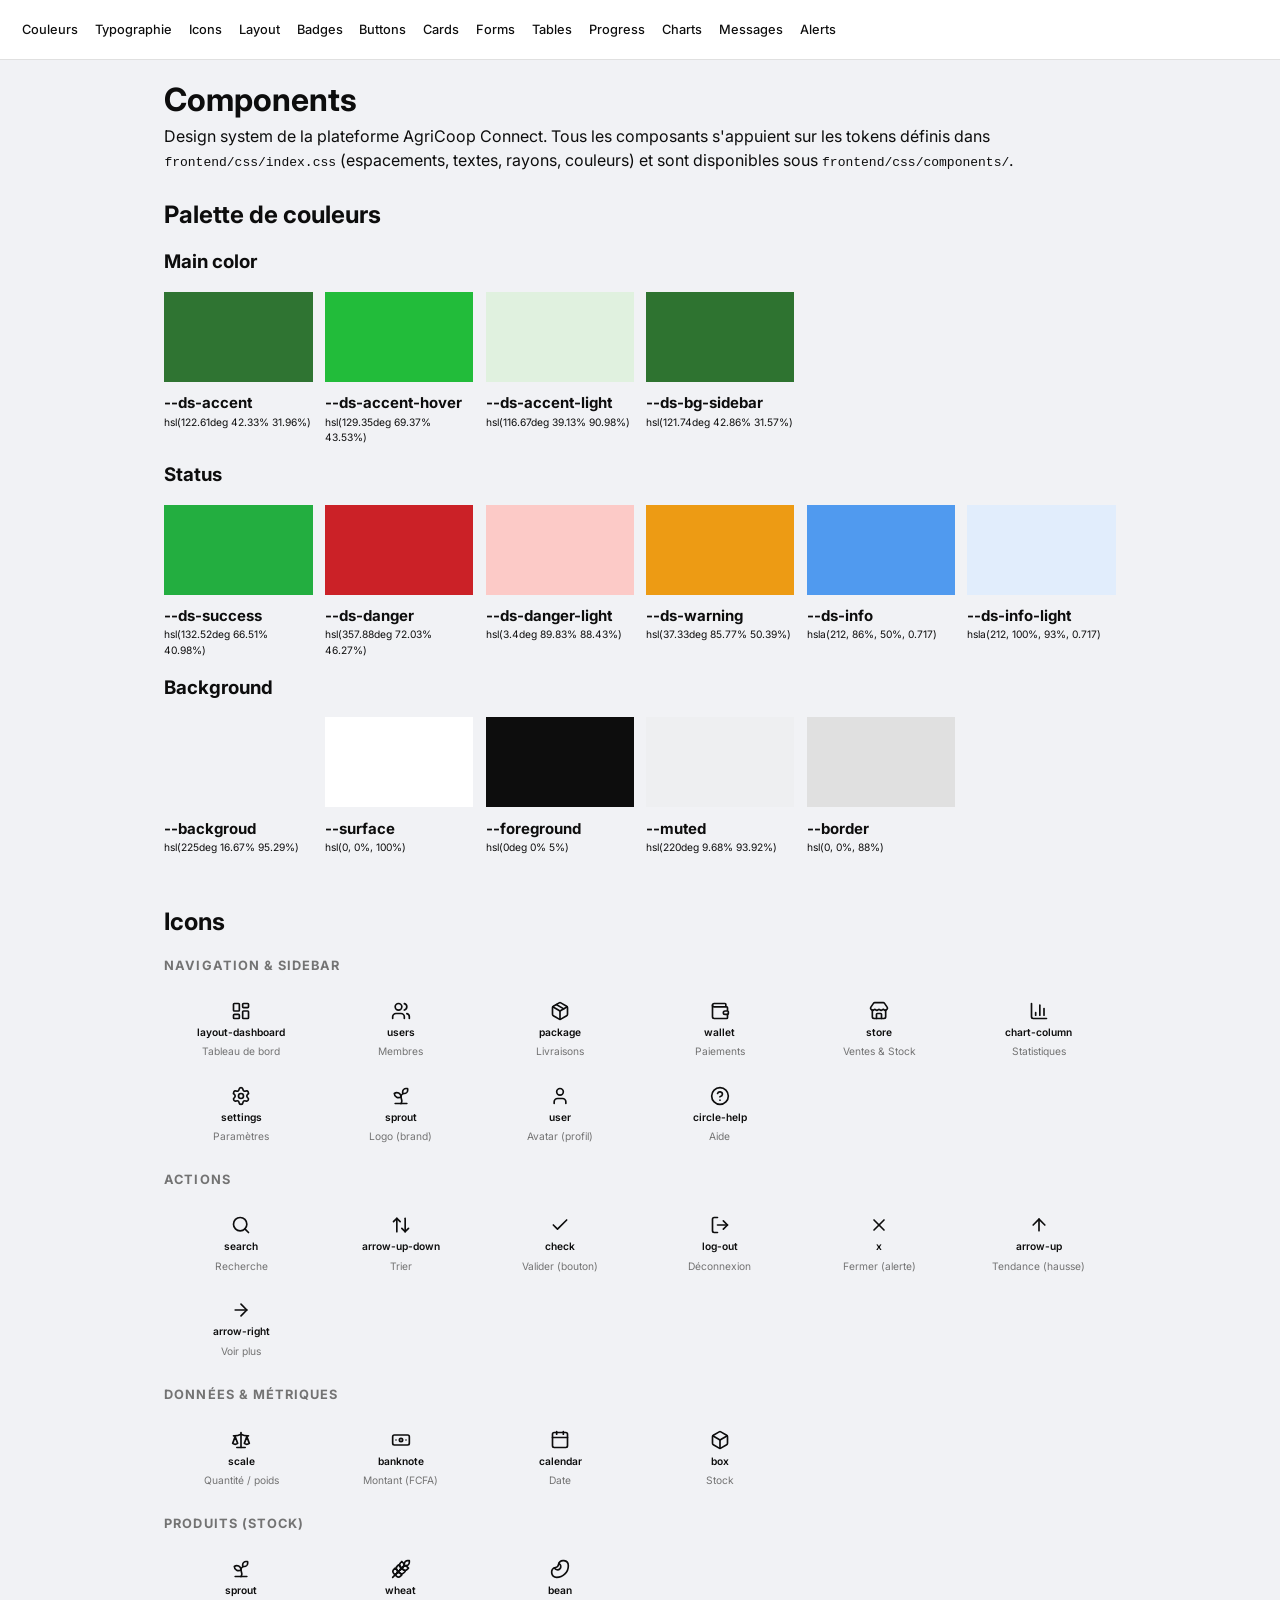
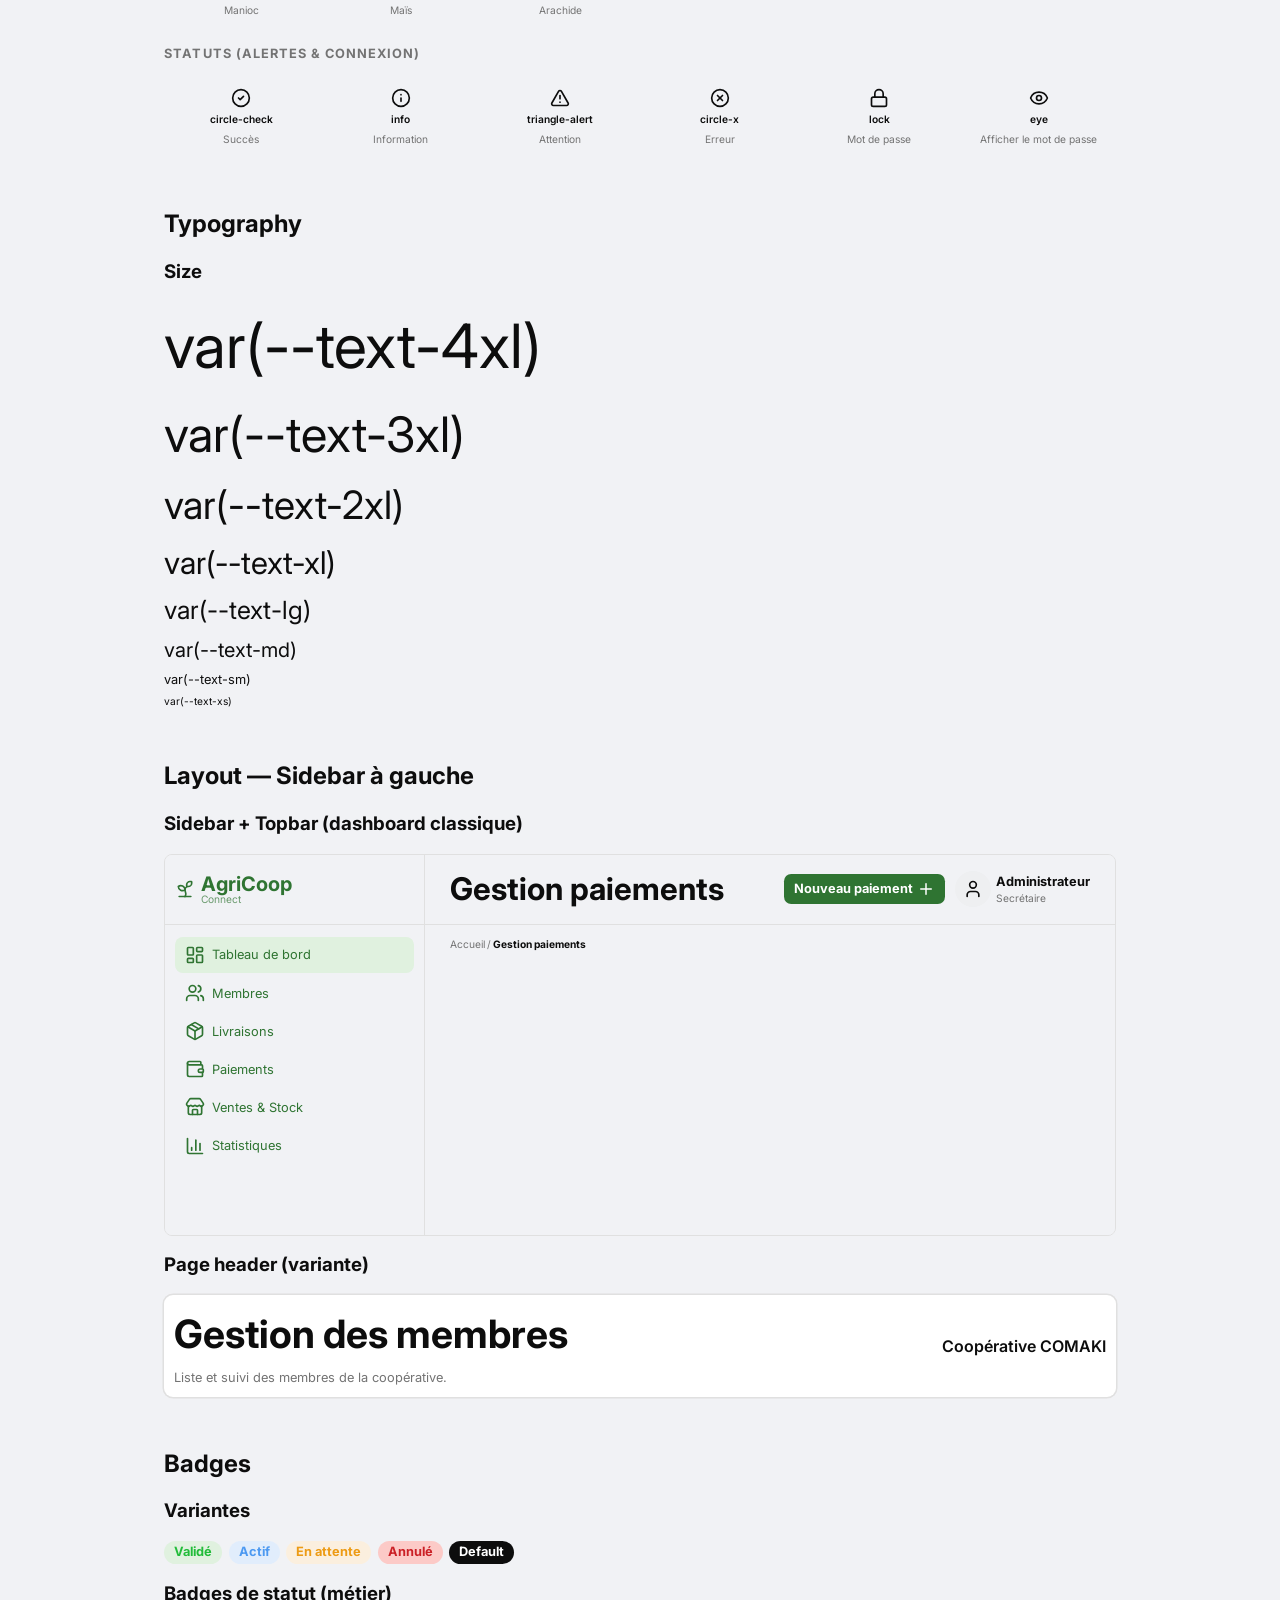
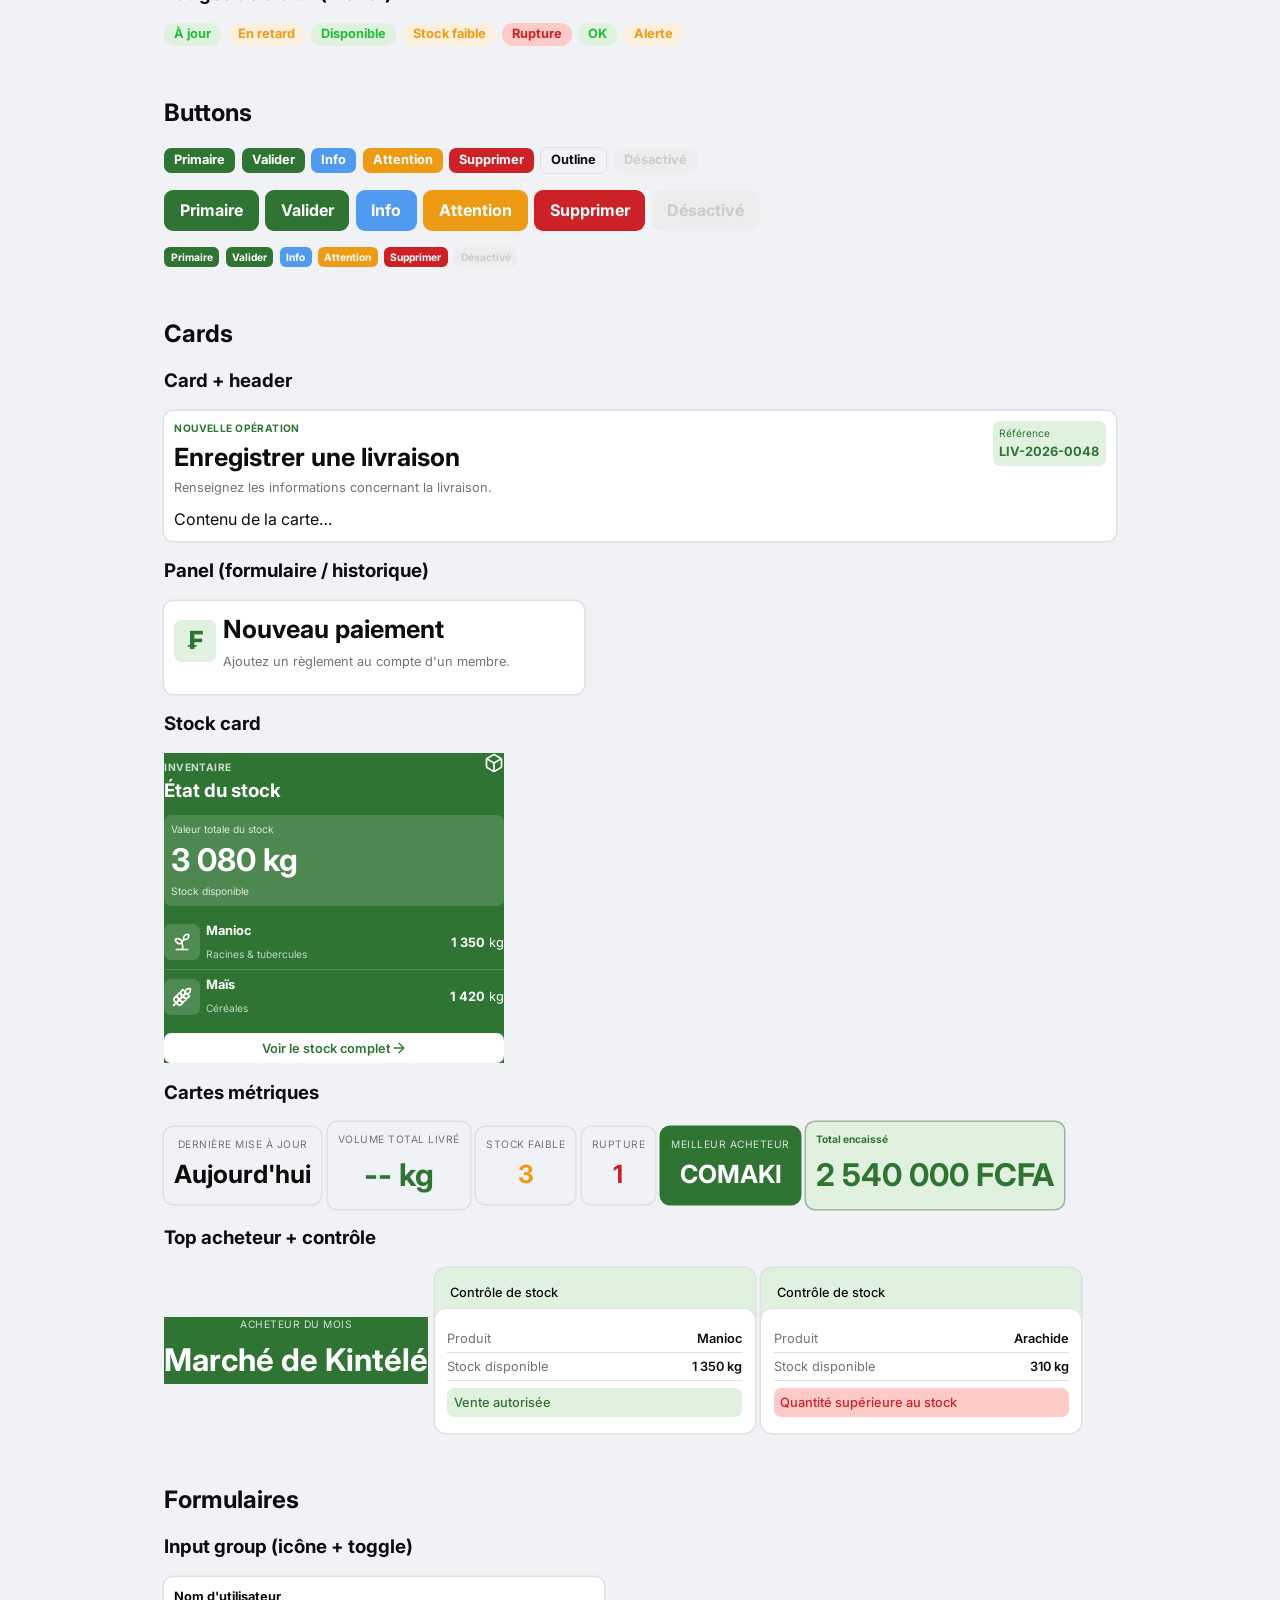
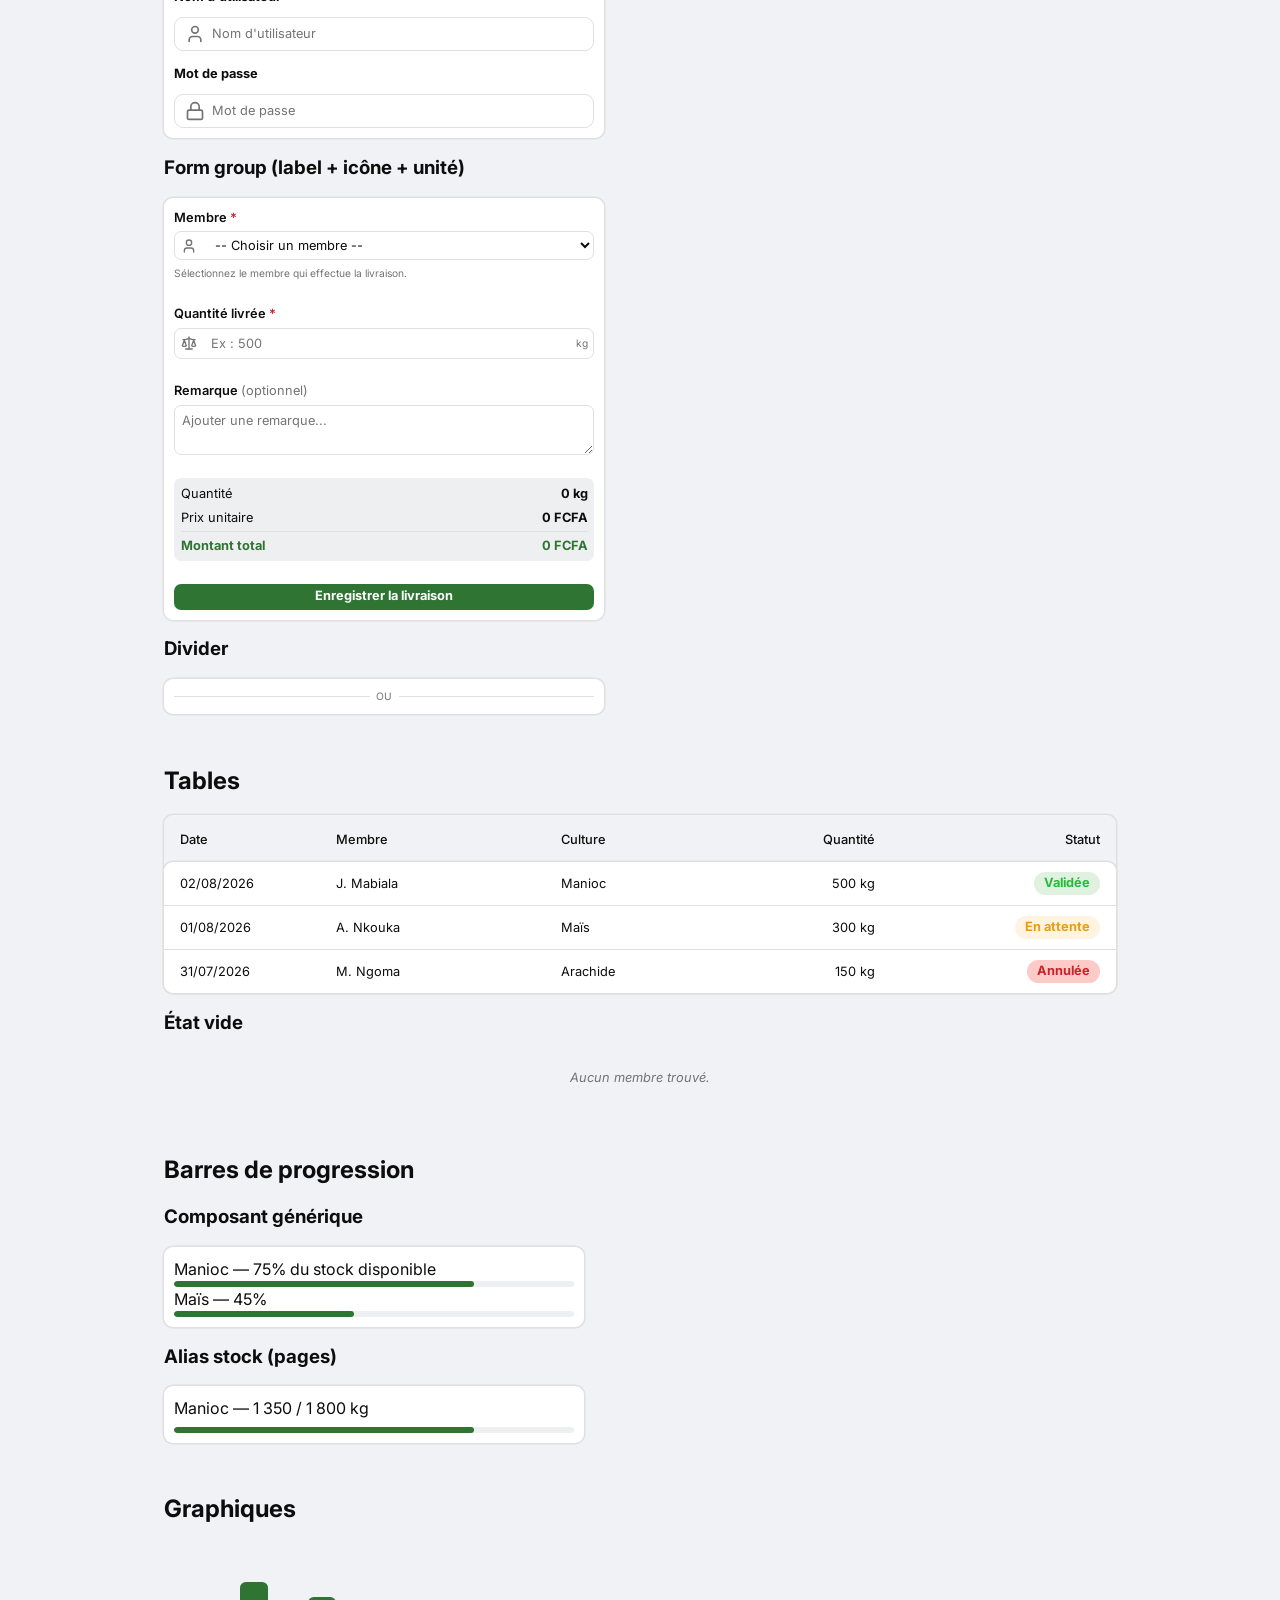
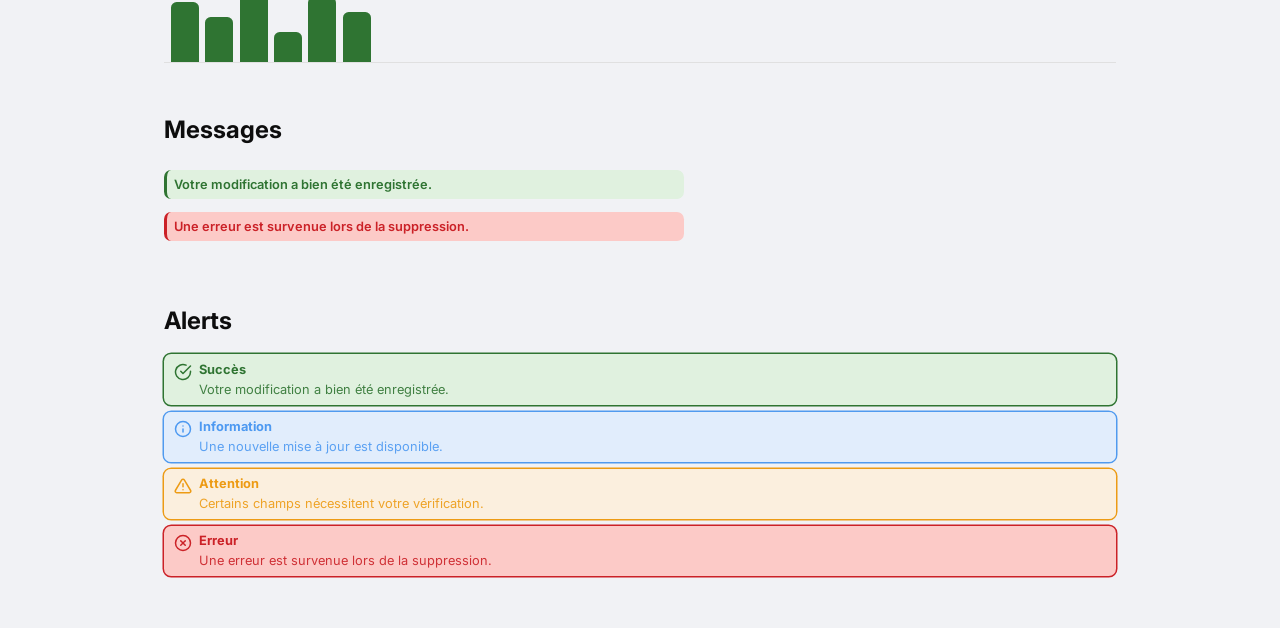
==== commit 0f637ddf: "feat(ui/ux): step 3" ====
--- a/components.html
+++ b/components.html
@@ -5,6 +5,7 @@
     <meta name="viewport" content="width=device-width, initial-scale=1.0" />
     <title>Components - Agriflow</title>
     <link rel="stylesheet" href="frontend/css/index.css" />
+    <link rel="stylesheet" href="frontend/css/showcase.css" />
     <link rel="preconnect" href="https://fonts.googleapis.com" />
     <link rel="preconnect" href="https://fonts.gstatic.com" crossorigin />
     <link
--- a/frontend/css/index.css
+++ b/frontend/css/index.css
@@ -4,8 +4,6 @@
 @import "./tools/reset.css";
 @import "./tools/typography.css";
 @import "./tools/layout.css";
-
-/* Layouts */
 
 /* Pages */
 @import "../comptes/comptes.css";
@@ -14,8 +12,8 @@
 @import "../paiements/paiements.css";
 @import "../statistiques/statistiques.css";
 @import "../ventes/ventes.css";
+@import "../login/login.css";
 @import "../membres/membres.css";
-@import "../login/login.css";
 
 /* Components */
 @import "./components/Badge.css";
@@ -29,15 +27,9 @@
 @import "./components/chart.css";
 @import "./components/message.css";
 
-/* Module - design-system */
-@import "./design-system/root.css";
-@import "./design-system/palettes.css";
-@import "./design-system/typography.css";
-@import "./design-system/navigation.css";
-@import "./design-system/alert.css";
+:root {
+  --header-height: 70px;
 
-:root {
-  --header-height: 60px;
   /* typography */
   --font-sans: "inter";
   --text-base: 16px;
@@ -58,10 +50,12 @@
   --ds-info-light: hsla(212, 100%, 93%, 0.717);
   --ds-disable: hsl(0, 0%, 92%);
   --ds-disable-text: hsla(0, 0%, 66%, 0.717);
-  --ds-muted-text: hsl(0, 0%, 82%);
+  --ds-muted-text: hsl(0, 0%, 45%);
+  --ds-purple: hsl(262deg 52% 47%);
 
   /* Background */
-  --backgroud: hsl(225deg 16.67% 95.29%);
+  --background: hsl(225deg 16.67% 95.29%);
+  --backgroud: var(--background);
   --surface: hsl(0, 0%, 100%);
   --foreground: hsl(0, 0%, 5%);
   --muted: hsl(220deg 9.68% 93.92%);
@@ -111,22 +105,27 @@
   --rounded-4xl: calc(var(--rounded-base) * pow(var(--rounded-ratio), 6));
 }
 
+/* Base */
 body {
-  width: 100%;
-  height: 100%;
+  margin: 0;
   font-family: var(--font-sans), sans-serif;
+  background-color: var(--background);
+  color: var(--foreground);
+  line-height: 1.5;
 }
 
 html {
   scroll-behavior: smooth;
 }
 
+/* Splash d'index.html (racine, redirige vers login) */
 .main-content {
   display: grid;
   width: 100%;
   height: 100vh;
   place-items: center;
   background-color: rgba(0, 0, 0, 0.441);
+  position: relative;
 }
 
 .main-content::after {
--- a/frontend/css/showcase.css
+++ b/frontend/css/showcase.css
@@ -0,0 +1,5 @@
+@import "./design-system/root.css";
+@import "./design-system/palettes.css";
+@import "./design-system/typography.css";
+@import "./design-system/navigation.css";
+@import "./design-system/alert.css";
